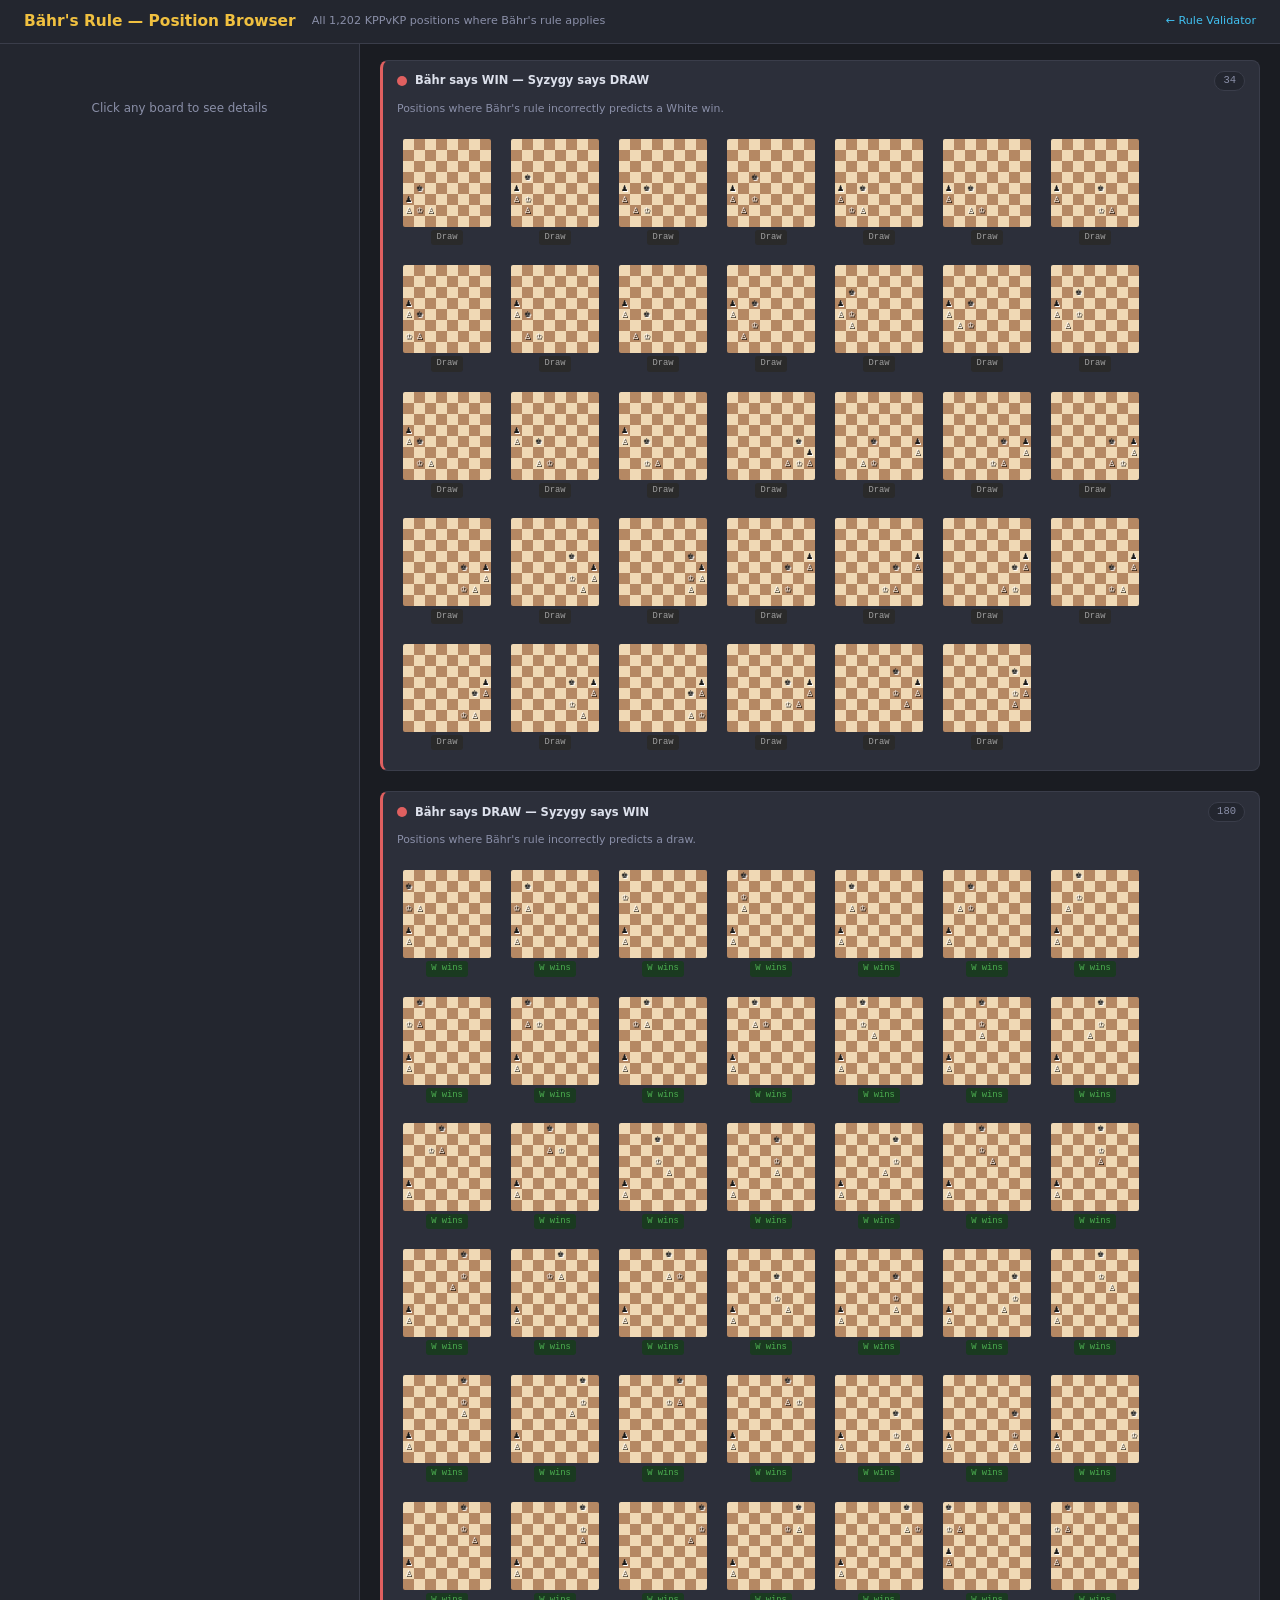
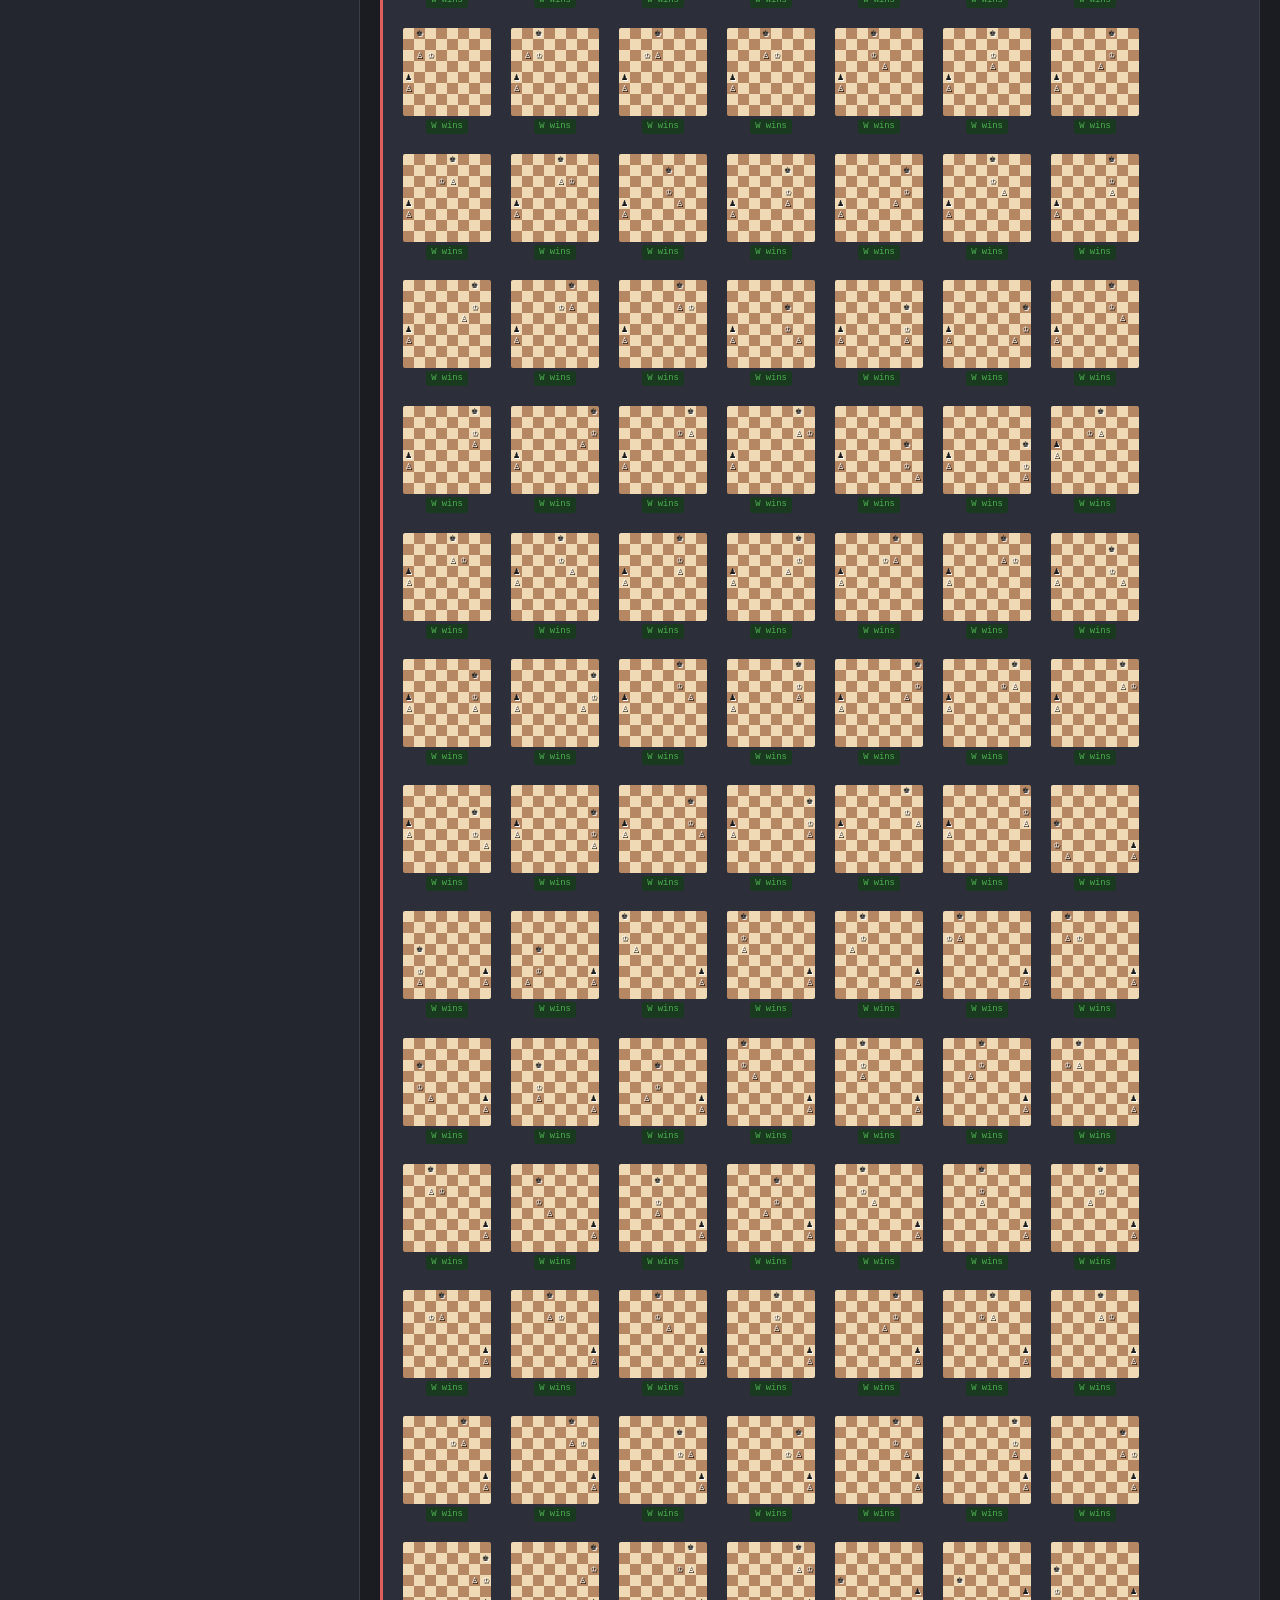
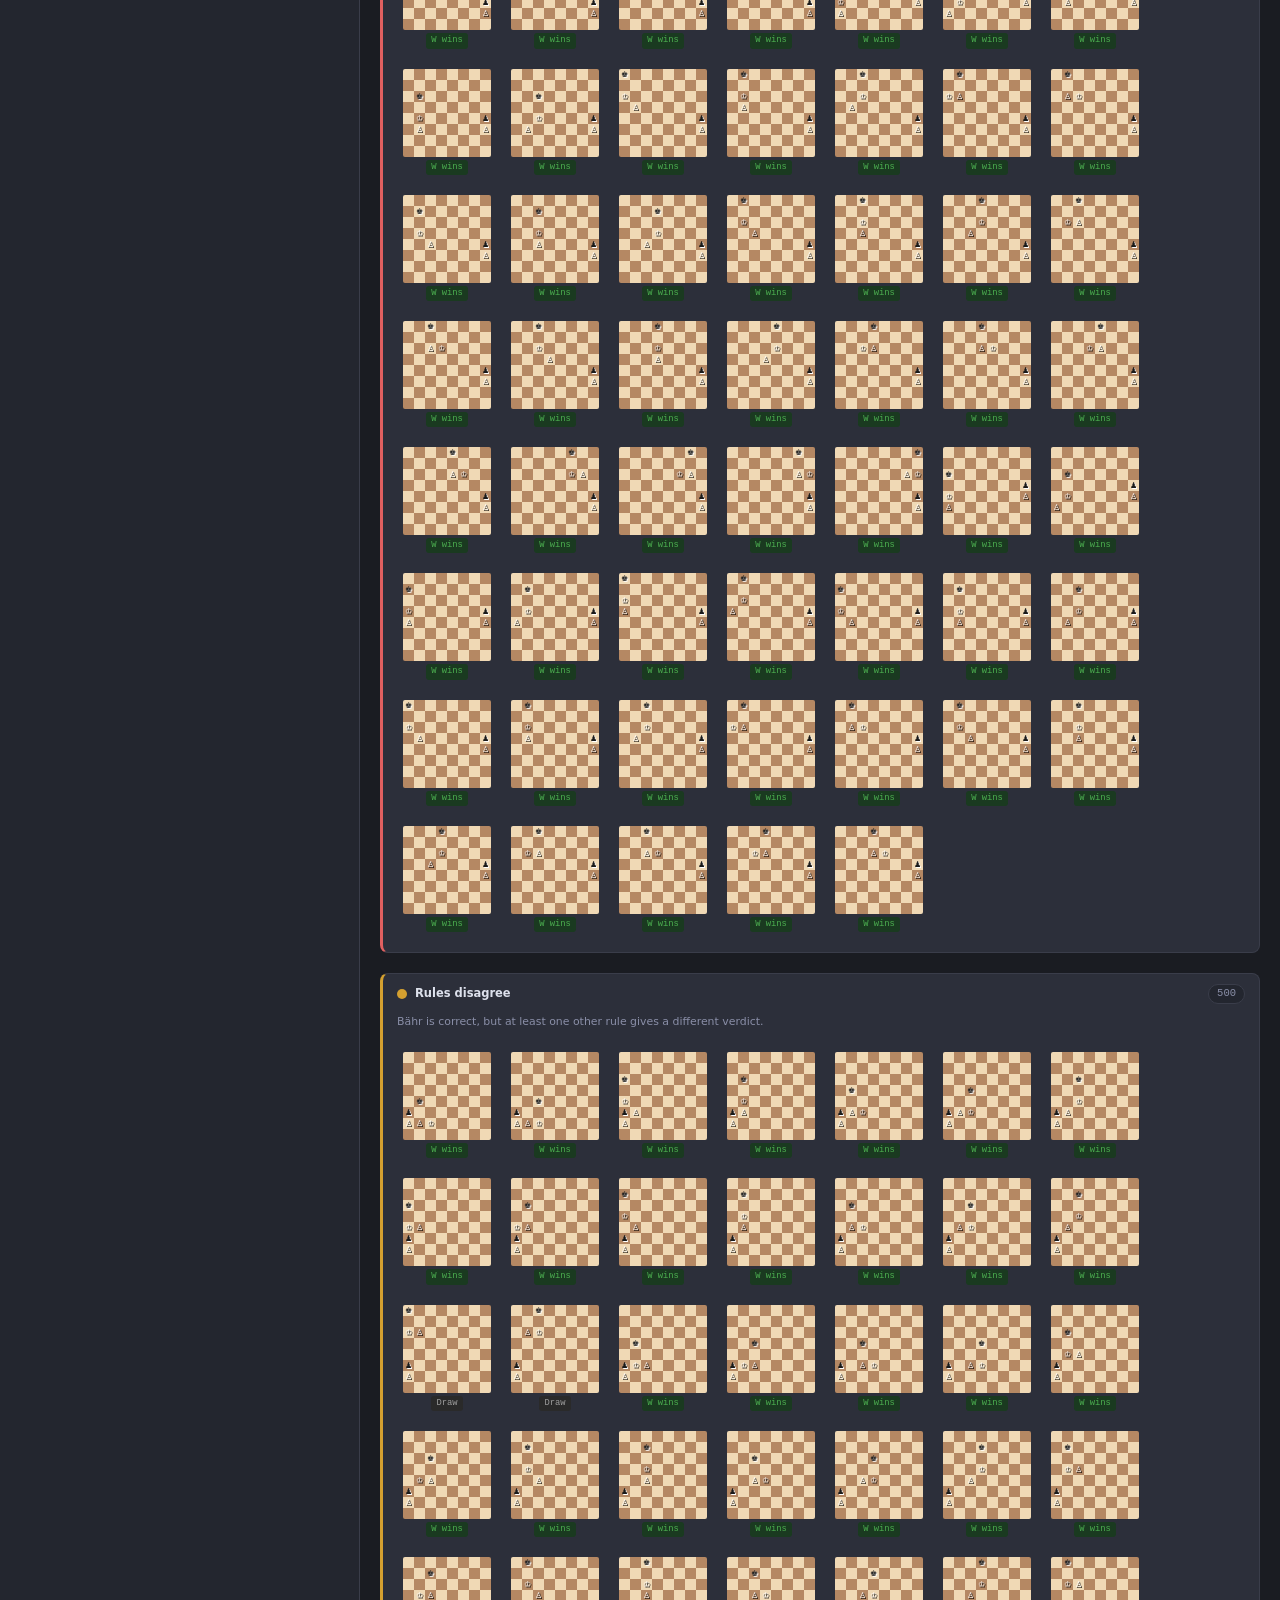
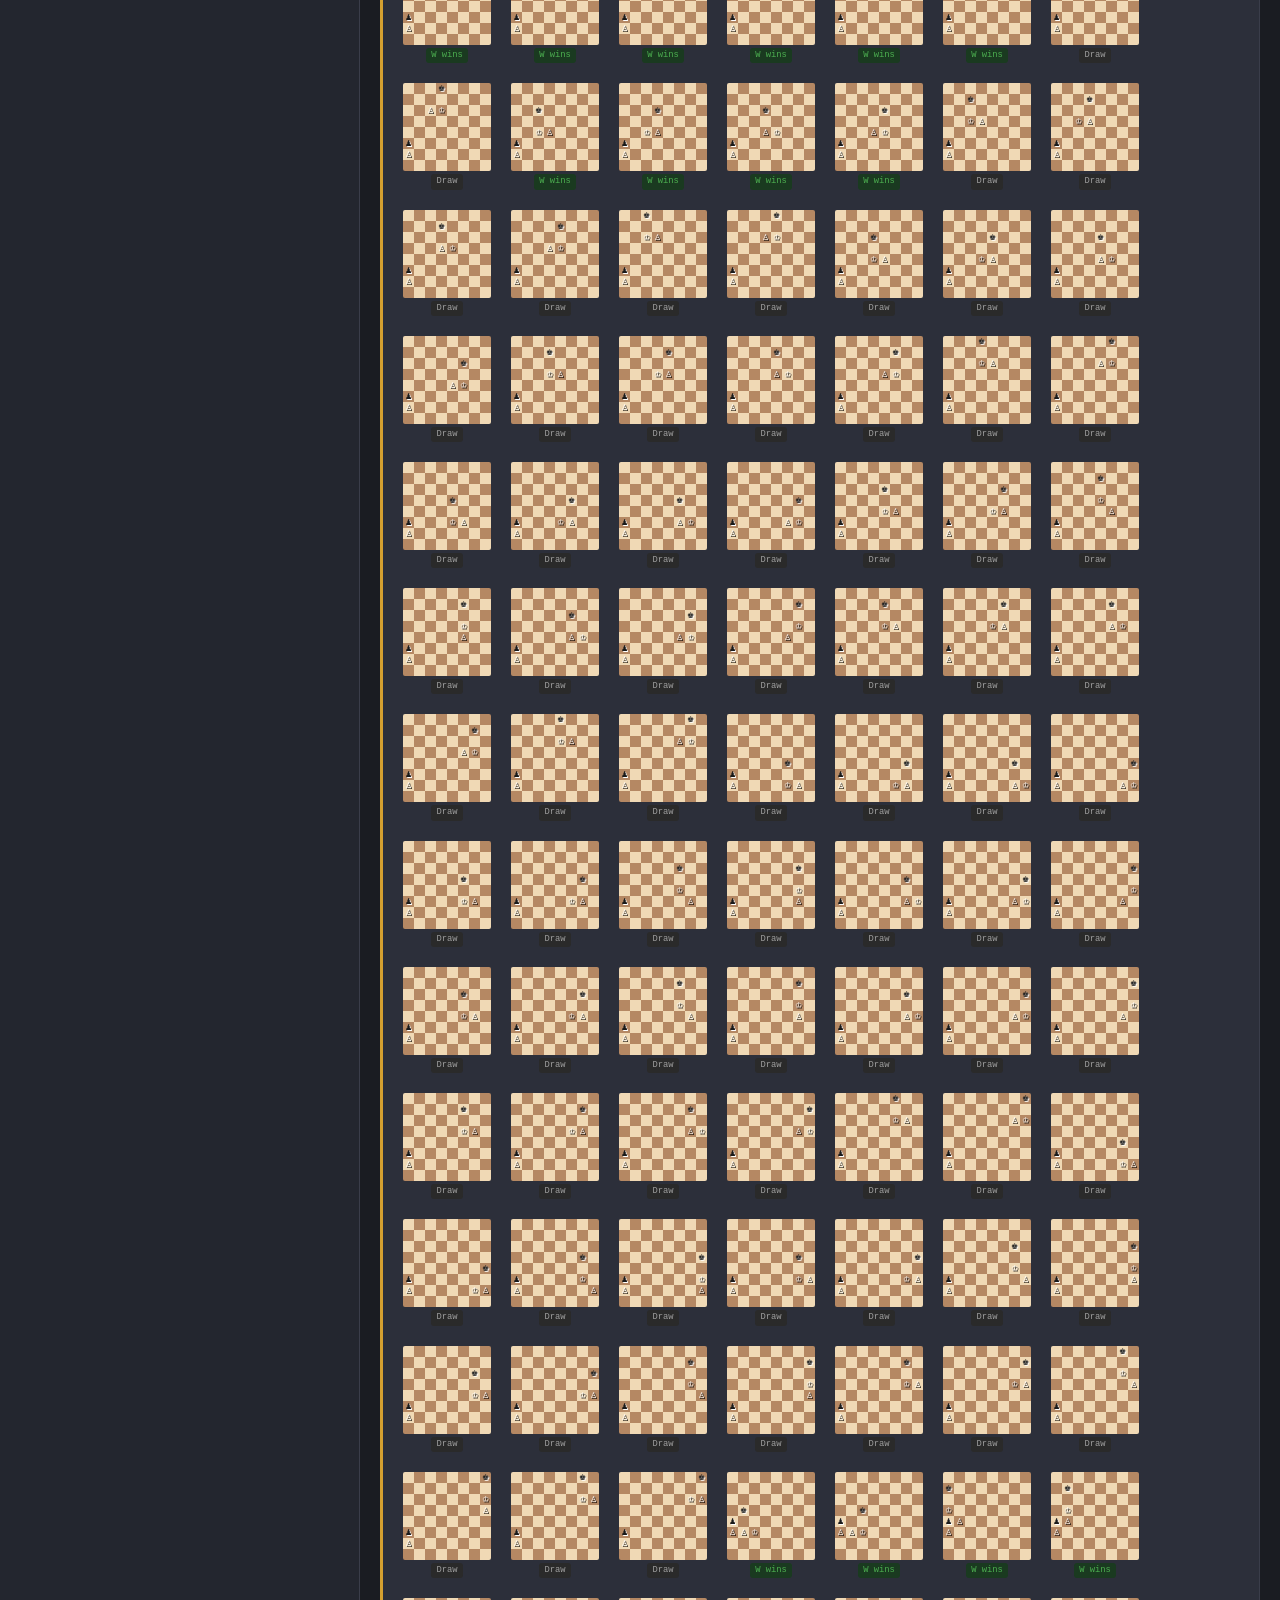
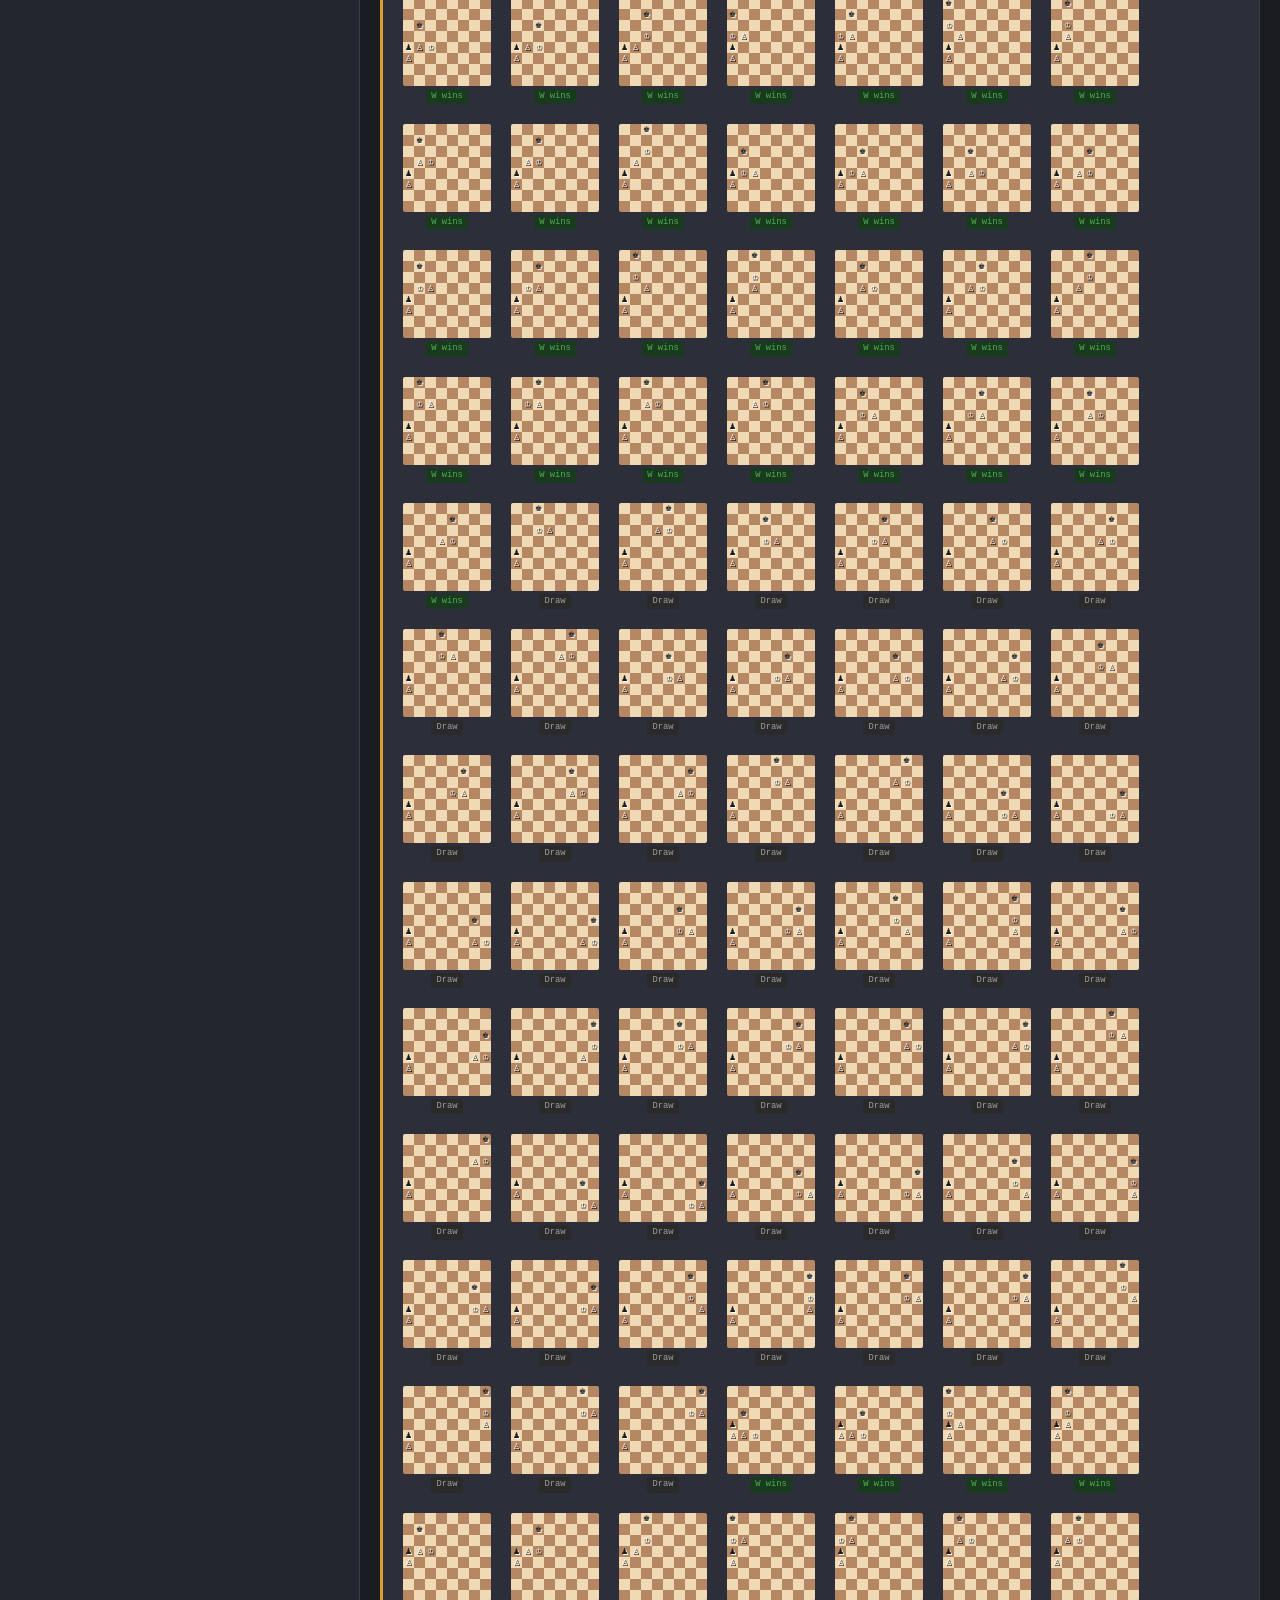
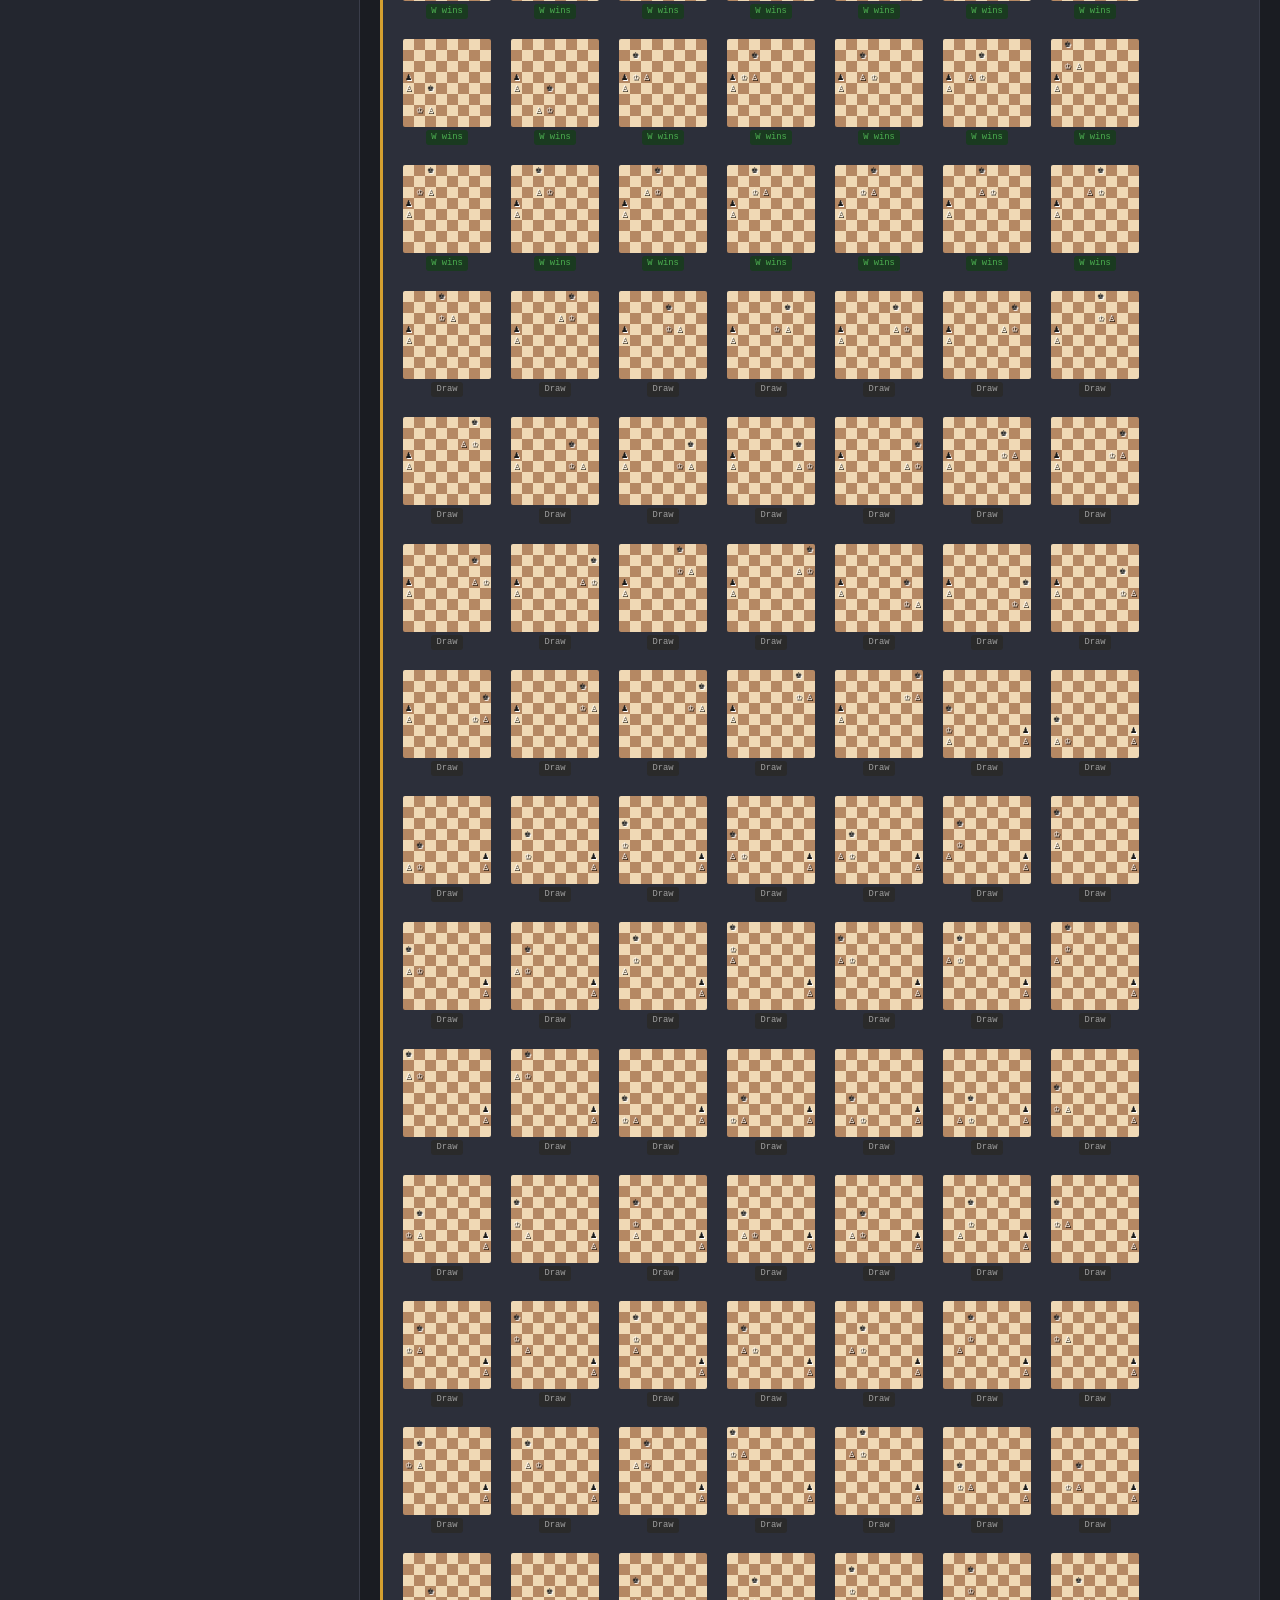
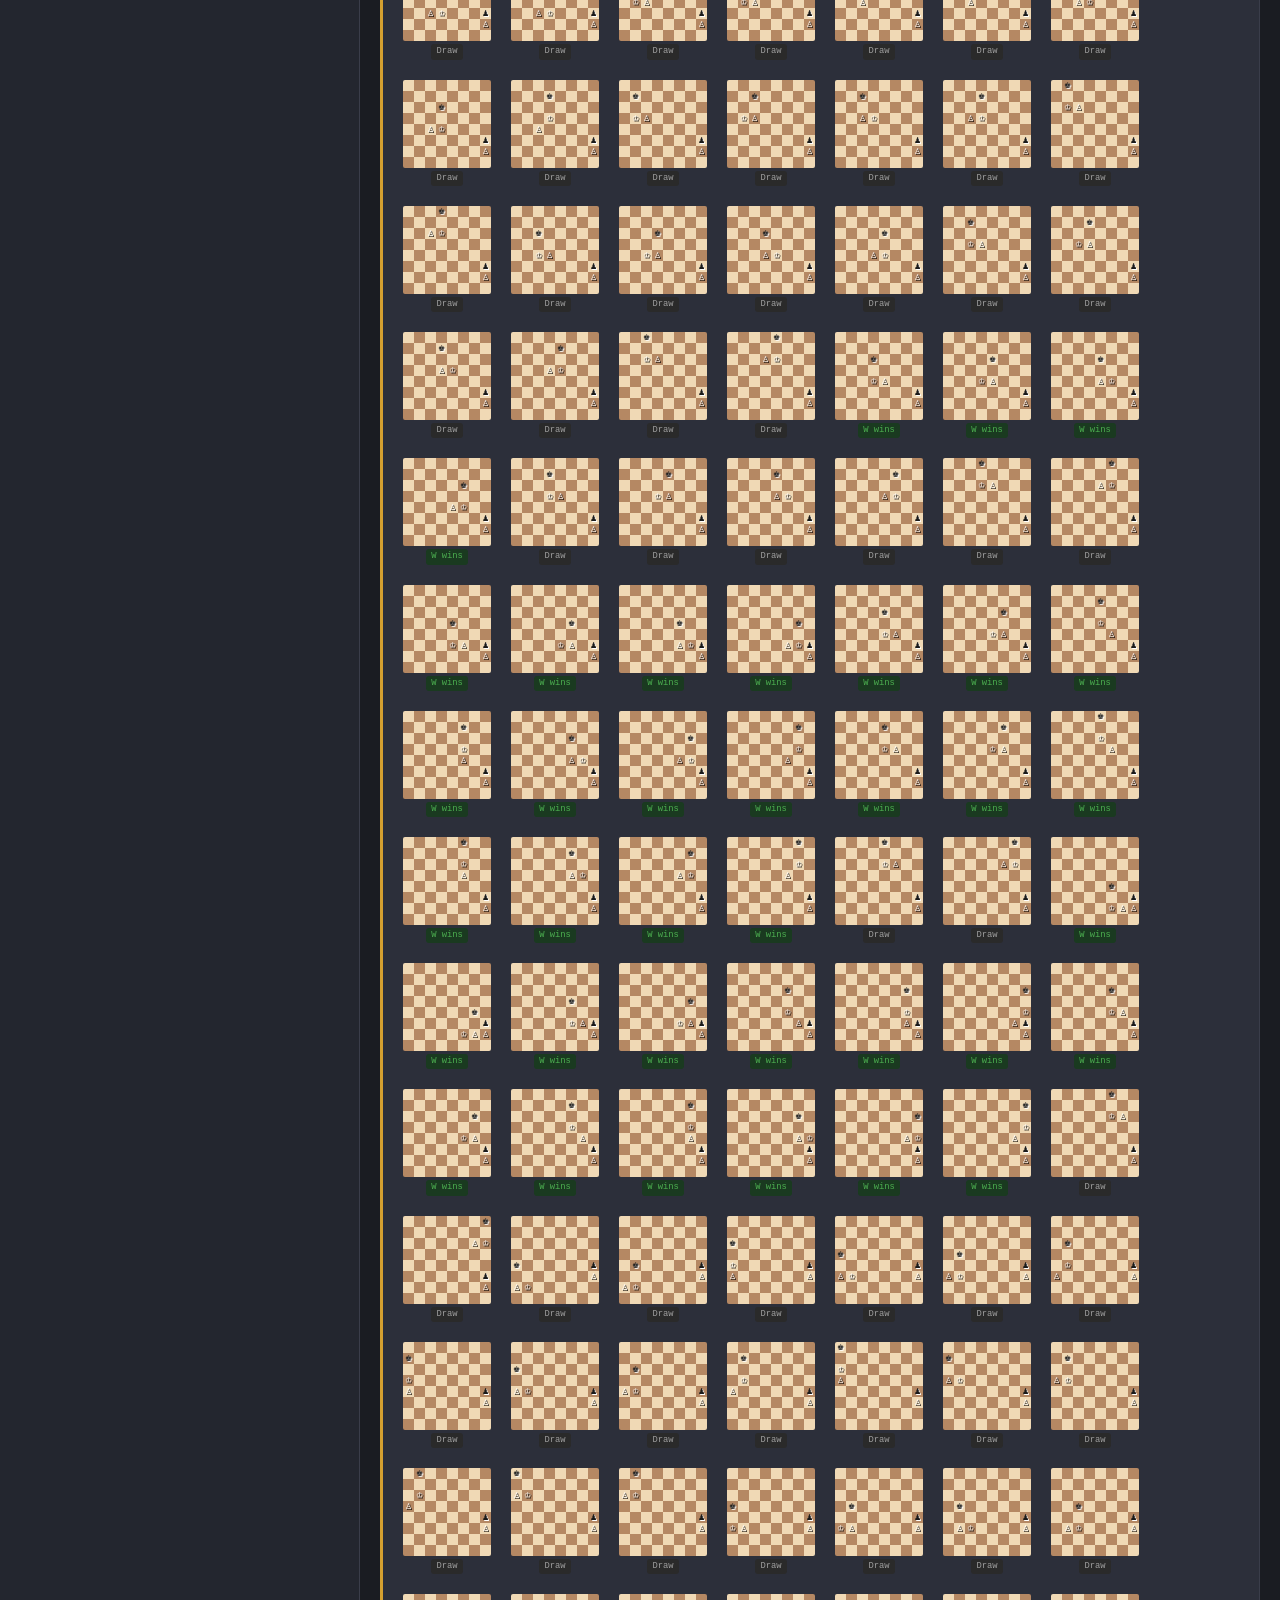
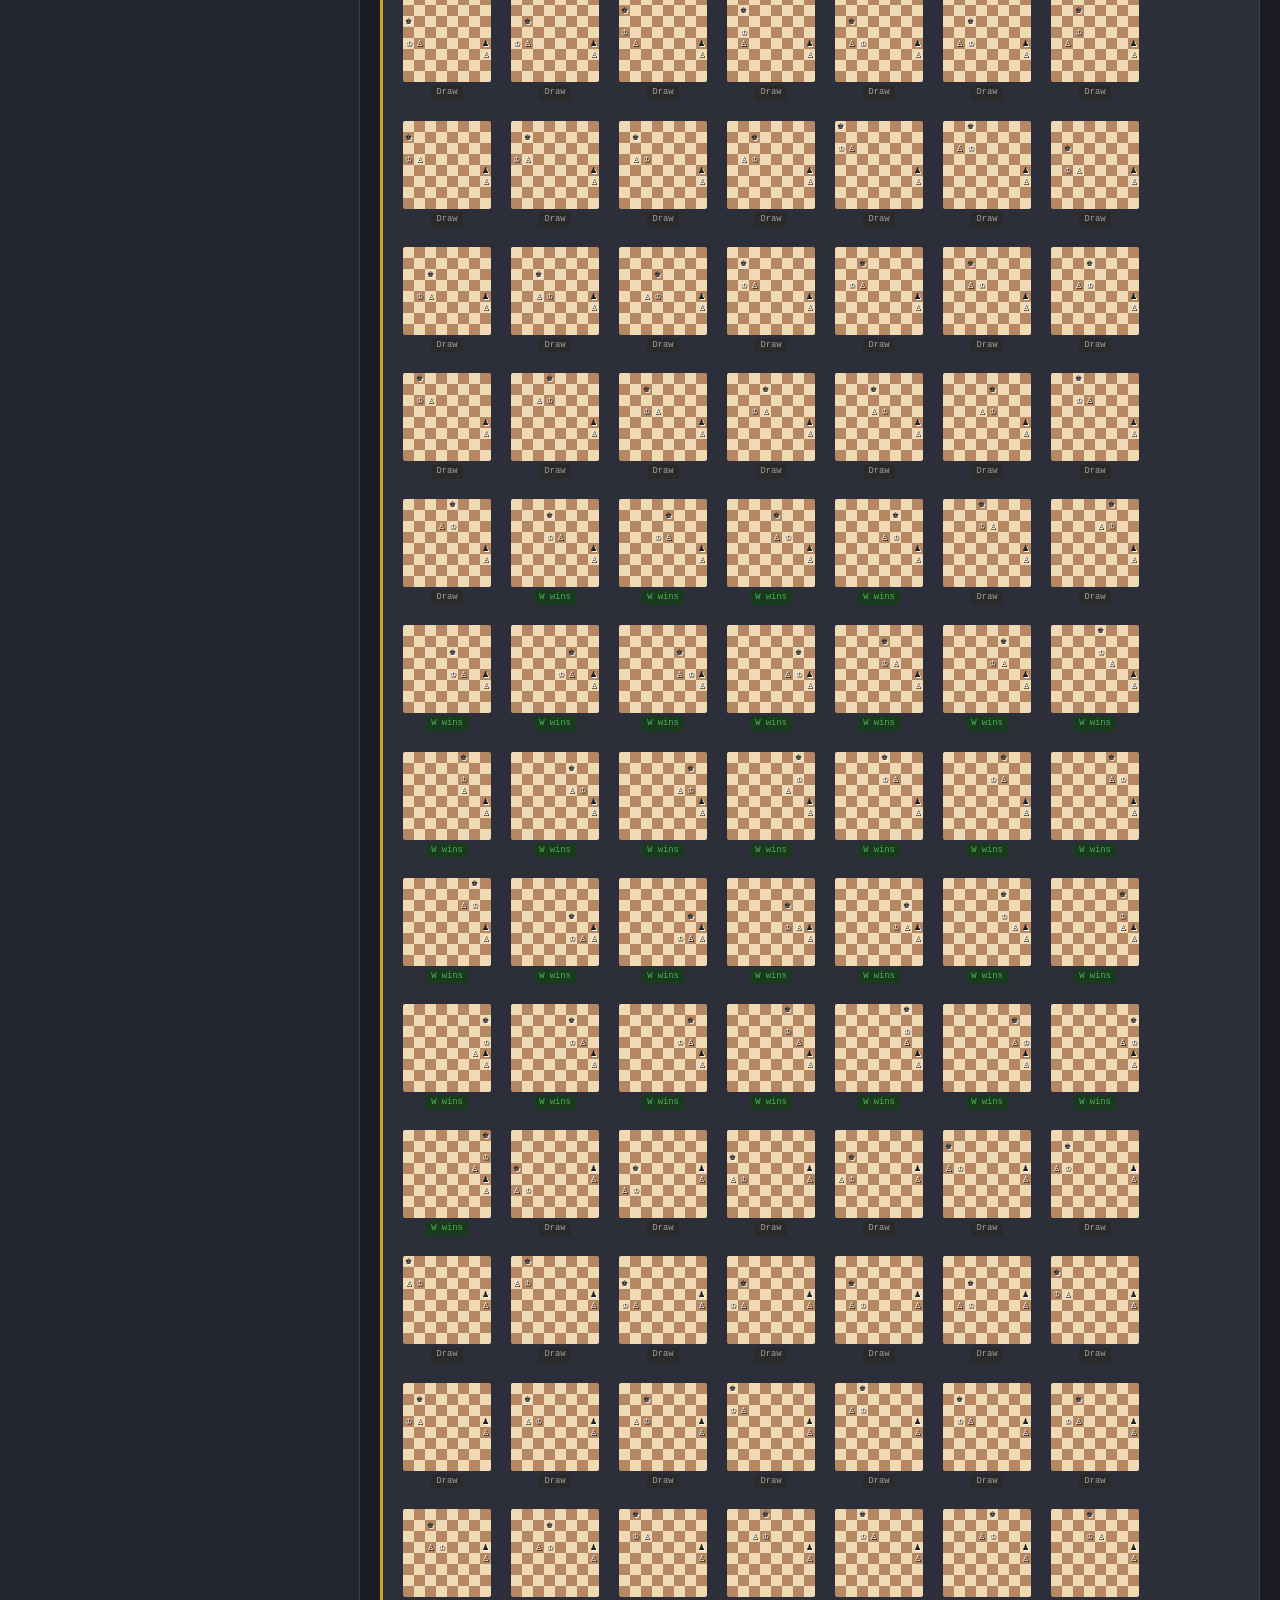
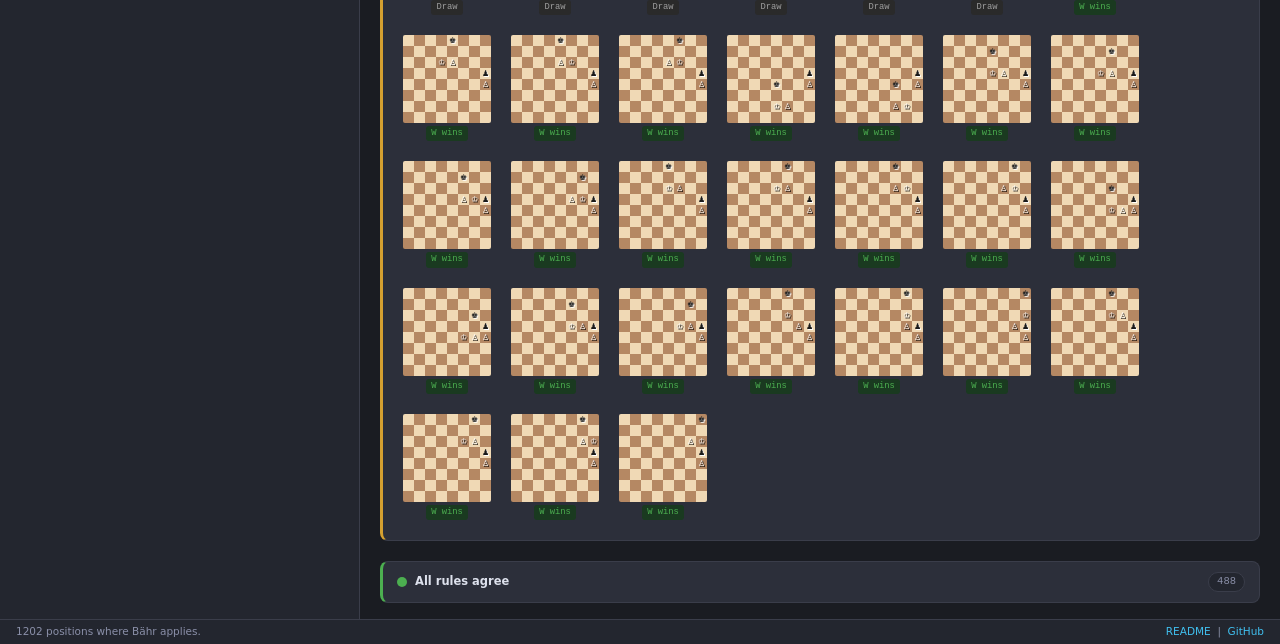
==== positions.html @ 4b671b36 "Add Bähr position browser page Lists all 1,202 Bähr-applicable KPPvKP positions as mini canvas board" ====
<!DOCTYPE html>
<html lang="en">
<head>
  <meta charset="UTF-8">
  <meta name="viewport" content="width=device-width, initial-scale=1">
  <title>Bähr's Rule — Position Browser</title>
  <link rel="stylesheet" href="css/style.css">
</head>
<body>
<div class="app-wrapper">

  <!-- ── Header ──────────────────────────────────────────────────────────── -->
  <header>
    <h1>Bähr's Rule — Position Browser</h1>
    <span class="subtitle">All 1,202 KPPvKP positions where Bähr's rule applies</span>
    <a class="header-nav-link" href="index.html">← Rule Validator</a>
  </header>

  <!-- ── Loading state ───────────────────────────────────────────────────── -->
  <div id="loading-overlay" class="pos-loading">
    <div class="pos-loading-inner">
      <div class="pos-spinner"></div>
      <div id="loading-msg">Loading Syzygy tablebase…</div>
    </div>
  </div>

  <!-- ── Main content ────────────────────────────────────────────────────── -->
  <div class="pos-layout" id="pos-layout" style="display:none">

    <!-- ── Detail panel (sticky left) ──────────────────────────────────── -->
    <div class="pos-detail-panel" id="detail-panel">
      <div id="detail-placeholder" class="pos-detail-placeholder">
        Click any board to see details
      </div>
      <div id="detail-content" style="display:none">
        <canvas id="detail-canvas" width="320" height="320"></canvas>
        <div id="detail-scores" class="pos-detail-scores"></div>
        <div class="pos-detail-fen-row">
          <span id="detail-fen" class="pos-detail-fen"></span>
          <button class="btn-secondary btn-small" id="detail-copy-btn" title="Copy FEN">⎘</button>
        </div>
        <div class="pos-detail-links">
          <a id="detail-lichess" href="#" target="_blank" rel="noopener">Analyse on Lichess ↗</a>
          <a id="detail-validator" href="#" target="_blank" rel="noopener">Open in Validator ↗</a>
        </div>
      </div>
    </div>

    <!-- ── Board grid (scrollable right) ────────────────────────────────── -->
    <div class="pos-grid-area" id="grid-area">
      <!-- Populated by positions.js -->
    </div>

  </div><!-- end pos-layout -->

  <!-- ── Footer ──────────────────────────────────────────────────────────── -->
  <footer>
    <span id="pos-status">Initialising…</span>
    <span>
      <a href="README.md" target="_blank">README</a> &nbsp;|&nbsp;
      <a href="https://github.com/" target="_blank">GitHub</a>
    </span>
  </footer>

</div><!-- end app-wrapper -->

<script type="module" src="js/positions.js"></script>
</body>
</html>
---- css/style.css ----
/* ── Reset / Base ─────────────────────────────────────────────────────────── */
*, *::before, *::after { box-sizing: border-box; margin: 0; padding: 0; }

:root {
  --bg:          #1a1c22;
  --surface:     #23262f;
  --surface2:    #2c2f3a;
  --border:      #3a3d4a;
  --text:        #dde1ec;
  --text-dim:    #8a8fa8;
  --accent:      #f0c040;
  --accent2:     #40c0f0;
  --win-color:   #4caf50;
  --draw-color:  #9e9e9e;
  --loss-color:  #f44336;
  --radius:      8px;
  --font-mono:   'Fira Code', 'Consolas', monospace;
  --font-sans:   'Segoe UI', 'Inter', system-ui, sans-serif;
  --board-size:  720px;
}

html, body {
  height: 100%;
  background: var(--bg);
  color: var(--text);
  font-family: var(--font-sans);
  font-size: 14px;
  line-height: 1.5;
}

a { color: var(--accent2); text-decoration: none; }
a:hover { text-decoration: underline; }

/* ── Layout ──────────────────────────────────────────────────────────────── */
.app-wrapper {
  display: flex;
  flex-direction: column;
  min-height: 100vh;
}

header {
  background: var(--surface);
  border-bottom: 1px solid var(--border);
  padding: 10px 24px;
  display: flex;
  align-items: center;
  gap: 16px;
}

header h1 {
  font-size: 1.1rem;
  font-weight: 600;
  color: var(--accent);
}

header .subtitle {
  font-size: 0.8rem;
  color: var(--text-dim);
}

.main-content {
  display: flex;
  flex: 1;
  gap: 0;
  overflow: hidden;
}

/* ── Board panel ─────────────────────────────────────────────────────────── */
.board-panel {
  display: flex;
  flex-direction: column;
  align-items: center;
  padding: 24px;
  gap: 12px;
  flex-shrink: 0;
}

#board {
  width:  var(--board-size);
  height: var(--board-size);
  /* cm-chessboard fills 100% of this container */
}

.board-controls {
  display: flex;
  gap: 8px;
  align-items: center;
}

/* ── Controls panel ──────────────────────────────────────────────────────── */
.controls-panel {
  flex: 1;
  overflow-y: auto;
  padding: 16px 20px;
  background: var(--surface);
  border-left: 1px solid var(--border);
  display: flex;
  flex-direction: column;
  gap: 16px;
  min-width: 300px;
  max-width: 440px;
}

/* ── Section cards ───────────────────────────────────────────────────────── */
.card {
  background: var(--surface2);
  border: 1px solid var(--border);
  border-radius: var(--radius);
  padding: 12px 14px;
}

.card h3 {
  font-size: 0.78rem;
  text-transform: uppercase;
  letter-spacing: 0.08em;
  color: var(--text-dim);
  margin-bottom: 8px;
  font-weight: 600;
}

/* ── Rule toggles ────────────────────────────────────────────────────────── */
.rule-toggles {
  display: flex;
  flex-direction: column;
  gap: 4px;
  margin-bottom: 6px;
}

.rule-toggle {
  display: block;
  width: 100%;
  padding: 6px 10px 6px 12px;
  background: var(--bg);
  color: var(--text-dim);
  border: 1px solid var(--border);
  border-left: 3px solid var(--rule-color, var(--border));
  border-radius: 4px;
  font-size: 0.84rem;
  font-family: inherit;
  text-align: left;
  cursor: pointer;
  opacity: 0.45;
  transition: opacity 0.12s, background 0.12s, color 0.12s;
}

.rule-toggle.rule-toggle-active {
  opacity: 1;
  background: var(--surface);
  color: var(--text);
}

.rule-toggle:not(.rule-toggle-active):hover { opacity: 0.75; }
.rule-toggle.rule-toggle-active:hover       { opacity: 0.9;  }

/* ── Rule descriptions ───────────────────────────────────────────────────── */
#rule-description { margin-top: 4px; }

.rule-detail {
  border-left: 2px solid var(--rule-color, var(--border));
  padding-left: 8px;
  margin-top: 8px;
}

.rule-detail + .rule-detail { margin-top: 10px; }

summary.rule-summary {
  color: var(--rule-color, var(--text));
  cursor: pointer;
  font-size: 0.82rem;
  font-weight: 600;
  list-style: none;
  padding: 2px 0;
  user-select: none;
  display: flex;
  align-items: center;
  gap: 5px;
}

summary.rule-summary::-webkit-details-marker { display: none; }

summary.rule-summary::before {
  content: '▶';
  font-size: 0.58em;
  opacity: 0.7;
  transition: transform 0.12s;
  flex-shrink: 0;
}

details.rule-detail[open] summary.rule-summary::before {
  transform: rotate(90deg);
}

.rule-desc-content {
  font-size: 0.79rem;
  color: var(--text-dim);
  margin-top: 5px;
  line-height: 1.55;
}

.rule-desc-content p   { margin-bottom: 5px; }
.rule-desc-content ul  { padding-left: 16px; }
.rule-desc-content table { border-collapse: collapse; margin: 4px 0; }
.rule-desc-content td, .rule-desc-content th {
  border: 1px solid var(--border); padding: 2px 6px;
}

/* ── Rule score rows ─────────────────────────────────────────────────────── */
.rule-score-list {
  display: flex;
  flex-direction: column;
  margin-bottom: 2px;
}

.rule-score-row {
  display: flex;
  align-items: center;
  gap: 7px;
  padding: 4px 0;
  border-bottom: 1px solid var(--surface);
  font-size: 0.84rem;
}

.rule-score-row:last-child { border-bottom: none; }

.rule-score-dot {
  width: 8px;
  height: 8px;
  border-radius: 50%;
  flex-shrink: 0;
}

.rule-score-name {
  min-width: 80px;
  font-size: 0.78rem;
  color: var(--text-dim);
  flex-shrink: 0;
}

.rule-score-detail {
  font-size: 0.72rem;
  color: var(--text-dim);
}

.rule-score-verdict {
  font-size: 0.75rem;
  margin-left: auto;
}

.rule-score-verdict.agree    { color: var(--win-color);  }
.rule-score-verdict.disagree { color: var(--loss-color); }

.rule-na {
  font-size: 0.75rem;
  color: var(--text-dim);
  font-style: italic;
}

.syzygy-score-row {
  font-size: 0.84rem;
  padding-top: 6px;
  margin-top: 4px;
  border-top: 1px solid var(--border);
  color: var(--text-dim);
}

/* ── Score/prediction display ────────────────────────────────────────────── */
#score-display {
  font-size: 0.85rem;
  padding: 4px 0;
}

#score-display .win  { color: var(--win-color); }
#score-display .draw { color: var(--draw-color); }
#score-display .loss { color: var(--loss-color); }

/* ── Validity badge ──────────────────────────────────────────────────────── */
.badge {
  display: inline-block;
  padding: 3px 8px;
  border-radius: 20px;
  font-size: 0.75rem;
  font-weight: 600;
}

.badge-valid   { background: #1e3a2a; color: var(--win-color);  border: 1px solid var(--win-color); }
.badge-invalid { background: #3a1e1e; color: var(--loss-color); border: 1px solid var(--loss-color); }

/* ── FEN display ─────────────────────────────────────────────────────────── */
.fen-row {
  display: flex;
  gap: 6px;
  align-items: center;
  flex-wrap: wrap;
}

#fen-display {
  font-family: var(--font-mono);
  font-size: 0.72rem;
  color: var(--text-dim);
  word-break: break-all;
  flex: 1;
}

#fen-input {
  width: 100%;
  background: var(--bg);
  color: var(--text);
  border: 1px solid var(--border);
  border-radius: 4px;
  padding: 5px 8px;
  font-family: var(--font-mono);
  font-size: 0.78rem;
  margin-top: 4px;
}

/* ── Buttons ─────────────────────────────────────────────────────────────── */
button {
  cursor: pointer;
  border: none;
  border-radius: 4px;
  padding: 5px 10px;
  font-size: 0.8rem;
  font-family: inherit;
  transition: opacity 0.15s;
}

button:hover  { opacity: 0.85; }
button:active { opacity: 0.7; }
button:disabled { opacity: 0.4; cursor: default; }

.btn-primary {
  background: var(--accent);
  color: #1a1c22;
  font-weight: 600;
}

.btn-secondary {
  background: var(--surface2);
  color: var(--text);
  border: 1px solid var(--border);
}

.btn-small {
  padding: 3px 8px;
  font-size: 0.72rem;
}

/* ── Syzygy result ───────────────────────────────────────────────────────── */
.syzygy-result {
  font-size: 0.82rem;
  padding: 6px 8px;
  border-radius: 4px;
  border: 1px solid var(--border);
  margin-top: 6px;
  background: var(--bg);
  white-space: pre-wrap;
  word-break: break-word;
  min-height: 24px;
}

.syzygy-win  { border-color: var(--win-color);  color: var(--win-color);  }
.syzygy-draw { border-color: var(--draw-color); color: var(--draw-color); }
.syzygy-loss { border-color: var(--loss-color); color: var(--loss-color); }

/* ── Heatmap legend ──────────────────────────────────────────────────────── */
.heatmap-legend { font-size: 0.78rem; color: var(--text-dim); }
.legend-title   { font-weight: 600; margin-bottom: 6px; color: var(--text); }
.legend-row     { display: flex; align-items: center; gap: 6px; margin-bottom: 3px; }
.legend-stripe  {
  display: inline-block;
  width: 28px; height: 8px;
  border-radius: 2px;
  flex-shrink: 0;
}
.heatmap-legend hr { border-color: var(--border); margin: 6px 0; }

/* ── Status bar ──────────────────────────────────────────────────────────── */
footer {
  background: var(--surface);
  border-top: 1px solid var(--border);
  padding: 4px 16px;
  font-size: 0.75rem;
  color: var(--text-dim);
  display: flex;
  justify-content: space-between;
}

#status-bar { flex: 1; }

/* ── Heatmap toggle ──────────────────────────────────────────────────────── */
.toggle-row {
  display: flex;
  align-items: center;
  gap: 8px;
  font-size: 0.82rem;
}

/* ── cm-chessboard overrides ─────────────────────────────────────────────── */
/* v8 uses .square.white / .square.black (not .light / .dark) */
.cm-chessboard.default .board .square.white { fill: #f0d9b5; }
.cm-chessboard.default .board .square.black { fill: #b58863; }

/* ── Piece Palette ───────────────────────────────────────────────────────── */
#piece-palette {
  display: flex;
  flex-direction: column;
  align-items: center;
  gap: 4px;
  width: var(--board-size);
}

.palette-pieces {
  display: flex;
  gap: 16px;
  align-items: center;
  justify-content: center;
  background: var(--surface2);
  border: 1px solid var(--border);
  border-radius: var(--radius);
  padding: 8px 20px;
  width: 100%;
}

.palette-piece {
  display: flex;
  flex-direction: column;
  align-items: center;
  gap: 3px;
  cursor: grab;
  padding: 5px;
  border-radius: 6px;
  border: 2px solid transparent;
  transition: border-color 0.12s;
  user-select: none;
  touch-action: none;
}

.palette-piece:not(.palette-piece-disabled):hover {
  border-color: var(--accent);
}

.palette-piece:not(.palette-piece-disabled):active {
  cursor: grabbing;
}

.palette-piece.palette-piece-disabled {
  opacity: 0.3;
  cursor: not-allowed;
}

.palette-piece-bg {
  width: 58px;
  height: 58px;
  background: #f0d9b5;
  border-radius: 4px;
  display: flex;
  align-items: center;
  justify-content: center;
}

.palette-piece-bg svg {
  width: 54px;
  height: 54px;
  pointer-events: none;
  display: block;
}

.palette-count {
  font-size: 0.65rem;
  color: var(--text-dim);
  font-family: var(--font-mono);
  line-height: 1;
}

.palette-hint {
  font-size: 0.7rem;
  color: var(--text-dim);
  text-align: center;
}

/* Floating ghost during palette drag */
#palette-drag-ghost {
  position: fixed;
  width: 64px;
  height: 64px;
  background: #f0d9b5;
  border-radius: 4px;
  pointer-events: none;
  z-index: 9999;
  transform: translate(-50%, -50%);
  opacity: 0.9;
  display: flex;
  align-items: center;
  justify-content: center;
}

#palette-drag-ghost svg {
  width: 58px;
  height: 58px;
  pointer-events: none;
}

/* ── Responsive ──────────────────────────────────────────────────────────── */
@media (max-width: 820px) {
  .main-content { flex-direction: column; }
  .controls-panel { max-width: 100%; border-left: none; border-top: 1px solid var(--border); }
  :root { --board-size: min(90vw, 630px); }
}

/* ── Header nav link ─────────────────────────────────────────────────────── */
.header-nav-link {
  margin-left: auto;
  font-size: 0.8rem;
  color: var(--accent2);
  white-space: nowrap;
}

/* ── Positions page layout ───────────────────────────────────────────────── */
.pos-layout {
  display: flex;
  flex: 1;
  overflow: hidden;
}

/* ── Detail panel (left, sticky) ─────────────────────────────────────────── */
.pos-detail-panel {
  width: 360px;
  flex-shrink: 0;
  background: var(--surface);
  border-right: 1px solid var(--border);
  overflow-y: auto;
  padding: 16px;
  display: flex;
  flex-direction: column;
  gap: 10px;
}

.pos-detail-placeholder {
  color: var(--text-dim);
  font-size: 0.85rem;
  padding: 40px 0;
  text-align: center;
}

#detail-canvas {
  border-radius: 4px;
  display: block;
  width: 100%;
  height: auto;
  max-width: 320px;
}

.pos-detail-coords {}

.pos-coord-row {
  display: flex;
  flex-wrap: wrap;
  gap: 4px;
  margin-top: 6px;
}

.pos-coord-chip {
  background: var(--surface2);
  border: 1px solid var(--border);
  border-radius: 4px;
  padding: 2px 6px;
  font-size: 0.72rem;
  font-family: var(--font-mono);
  color: var(--text-dim);
}

.pos-detail-scores {
  margin-top: 4px;
}

.pos-detail-fen-row {
  display: flex;
  align-items: center;
  gap: 6px;
  margin-top: 4px;
}

.pos-detail-fen {
  font-size: 0.72rem;
  font-family: var(--font-mono);
  color: var(--text-dim);
  word-break: break-all;
  flex: 1;
}

.pos-detail-links {
  display: flex;
  flex-direction: column;
  gap: 4px;
  font-size: 0.8rem;
}

/* ── Grid area (right, scrollable) ──────────────────────────────────────── */
.pos-grid-area {
  flex: 1;
  overflow-y: auto;
  padding: 16px 20px;
  display: flex;
  flex-direction: column;
  gap: 20px;
}

/* ── Section (details/summary) ───────────────────────────────────────────── */
.pos-section {
  background: var(--surface2);
  border: 1px solid var(--border);
  border-radius: var(--radius);
  border-left: 3px solid var(--section-color, var(--border));
}

.pos-section-summary {
  display: flex;
  align-items: center;
  gap: 8px;
  padding: 10px 14px;
  cursor: pointer;
  user-select: none;
  list-style: none;
}

.pos-section-summary::-webkit-details-marker { display: none; }

.pos-section-dot {
  width: 10px;
  height: 10px;
  border-radius: 50%;
  flex-shrink: 0;
}

.pos-section-title {
  font-size: 0.82rem;
  font-weight: 600;
  color: var(--text);
  flex: 1;
}

.pos-section-count {
  font-size: 0.75rem;
  background: var(--surface);
  border: 1px solid var(--border);
  border-radius: 10px;
  padding: 1px 8px;
  color: var(--text-dim);
  font-family: var(--font-mono);
}

.pos-section-desc {
  font-size: 0.78rem;
  color: var(--text-dim);
  padding: 0 14px 8px;
  margin: 0;
}

/* ── Mini board grid ─────────────────────────────────────────────────────── */
.pos-mini-grid {
  display: flex;
  flex-wrap: wrap;
  gap: 8px;
  padding: 8px 14px 14px;
}

.pos-mini-wrapper {
  display: flex;
  flex-direction: column;
  align-items: center;
  gap: 3px;
  cursor: pointer;
  border-radius: 5px;
  padding: 4px;
  border: 2px solid transparent;
  transition: border-color 0.12s, background 0.12s;
}

.pos-mini-wrapper:hover {
  background: var(--surface);
  border-color: var(--border-color, var(--border));
}

.pos-mini-wrapper.pos-mini-selected {
  border-color: var(--accent2);
  background: var(--surface);
}

.pos-mini-canvas {
  display: block;
  border-radius: 2px;
}

.pos-mini-badge {
  font-size: 0.63rem;
  font-family: var(--font-mono);
  padding: 1px 5px;
  border-radius: 3px;
}

.pos-mini-badge.badge-win  { background: #1a3a20; color: #4caf50; }
.pos-mini-badge.badge-draw { background: #2a2a2a; color: #9e9e9e; }
.pos-mini-badge.badge-loss { background: #3a1a1a; color: #f44336; }

/* ── Loading overlay ─────────────────────────────────────────────────────── */
.pos-loading {
  display: flex;
  flex: 1;
  align-items: center;
  justify-content: center;
}

.pos-loading-inner {
  display: flex;
  flex-direction: column;
  align-items: center;
  gap: 16px;
  color: var(--text-dim);
  font-size: 0.9rem;
}

.pos-spinner {
  width: 32px;
  height: 32px;
  border: 3px solid var(--border);
  border-top-color: var(--accent2);
  border-radius: 50%;
  animation: spin 0.8s linear infinite;
}

@keyframes spin { to { transform: rotate(360deg); } }

/* ── Positions page responsive ───────────────────────────────────────────── */
@media (max-width: 860px) {
  .pos-layout { flex-direction: column; }
  .pos-detail-panel {
    width: 100%;
    border-right: none;
    border-bottom: 1px solid var(--border);
    max-height: 420px;
  }
  #detail-canvas { max-width: 240px; }
}
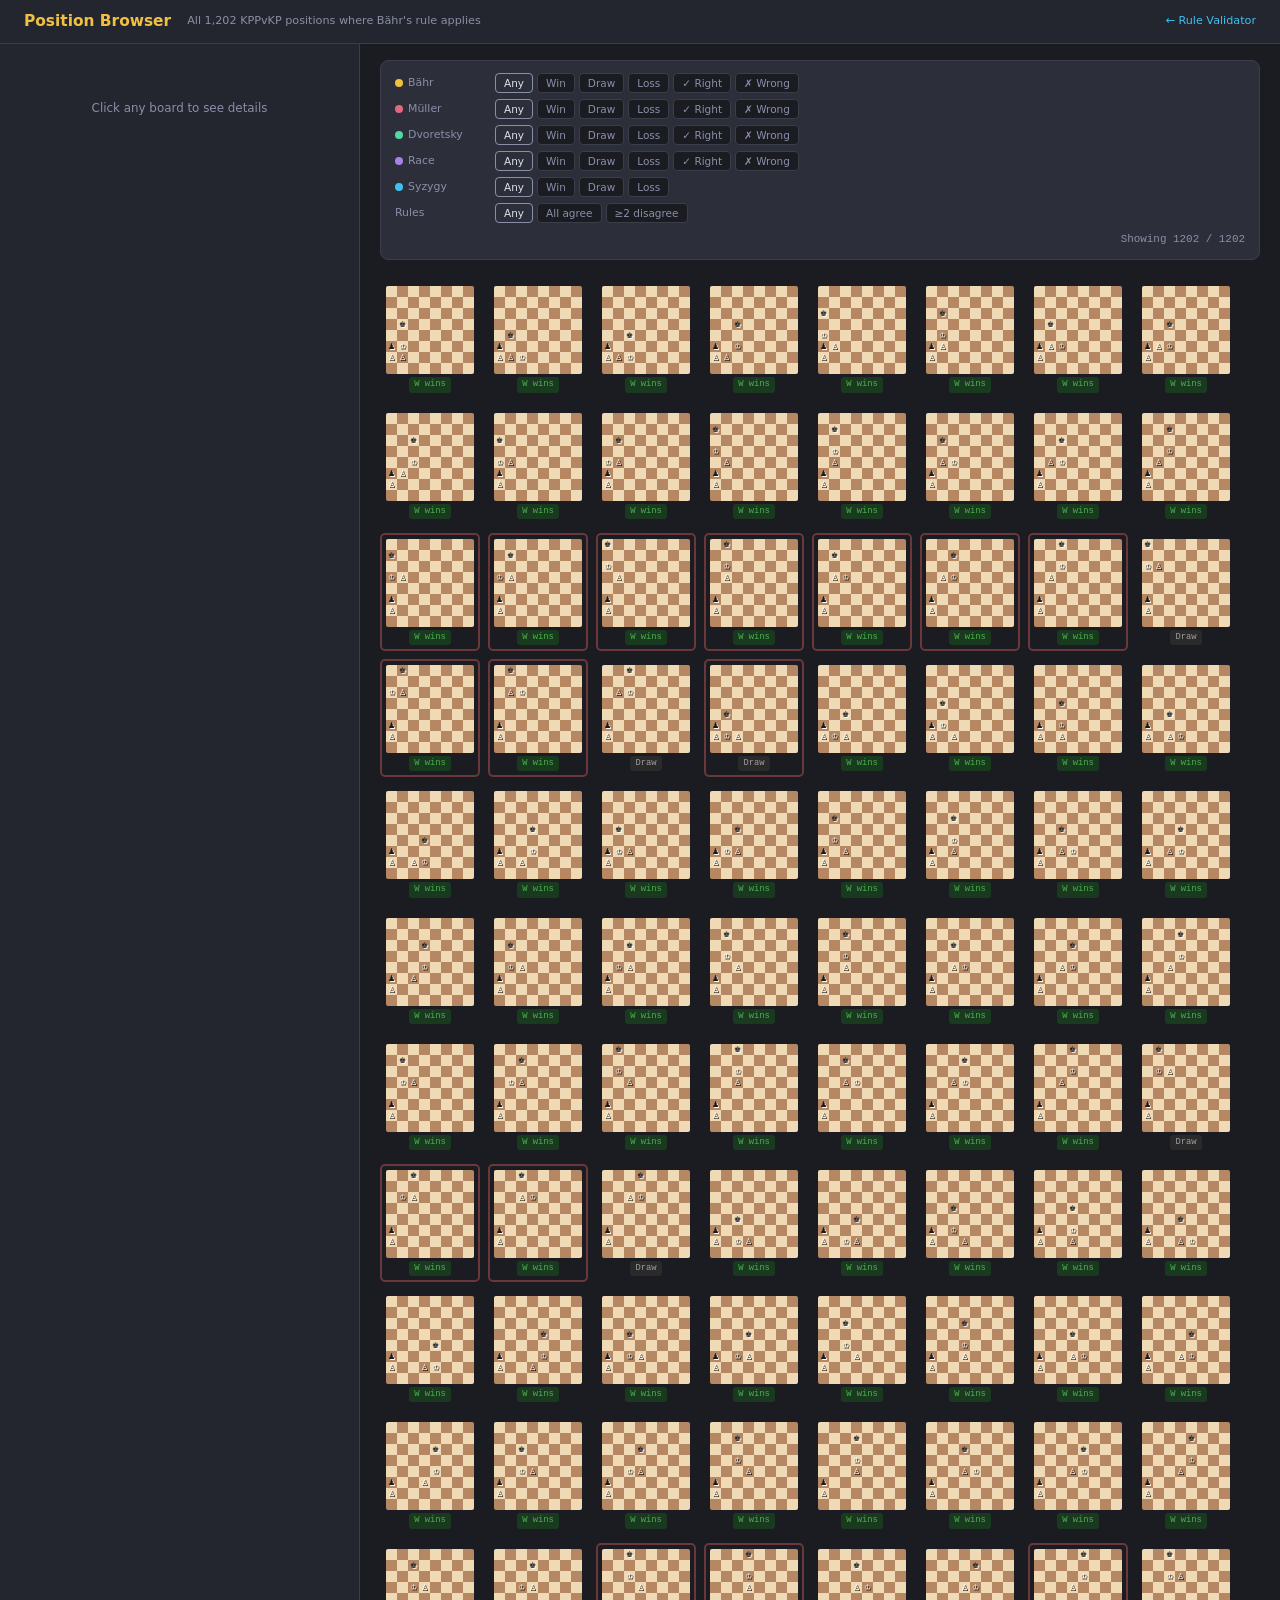
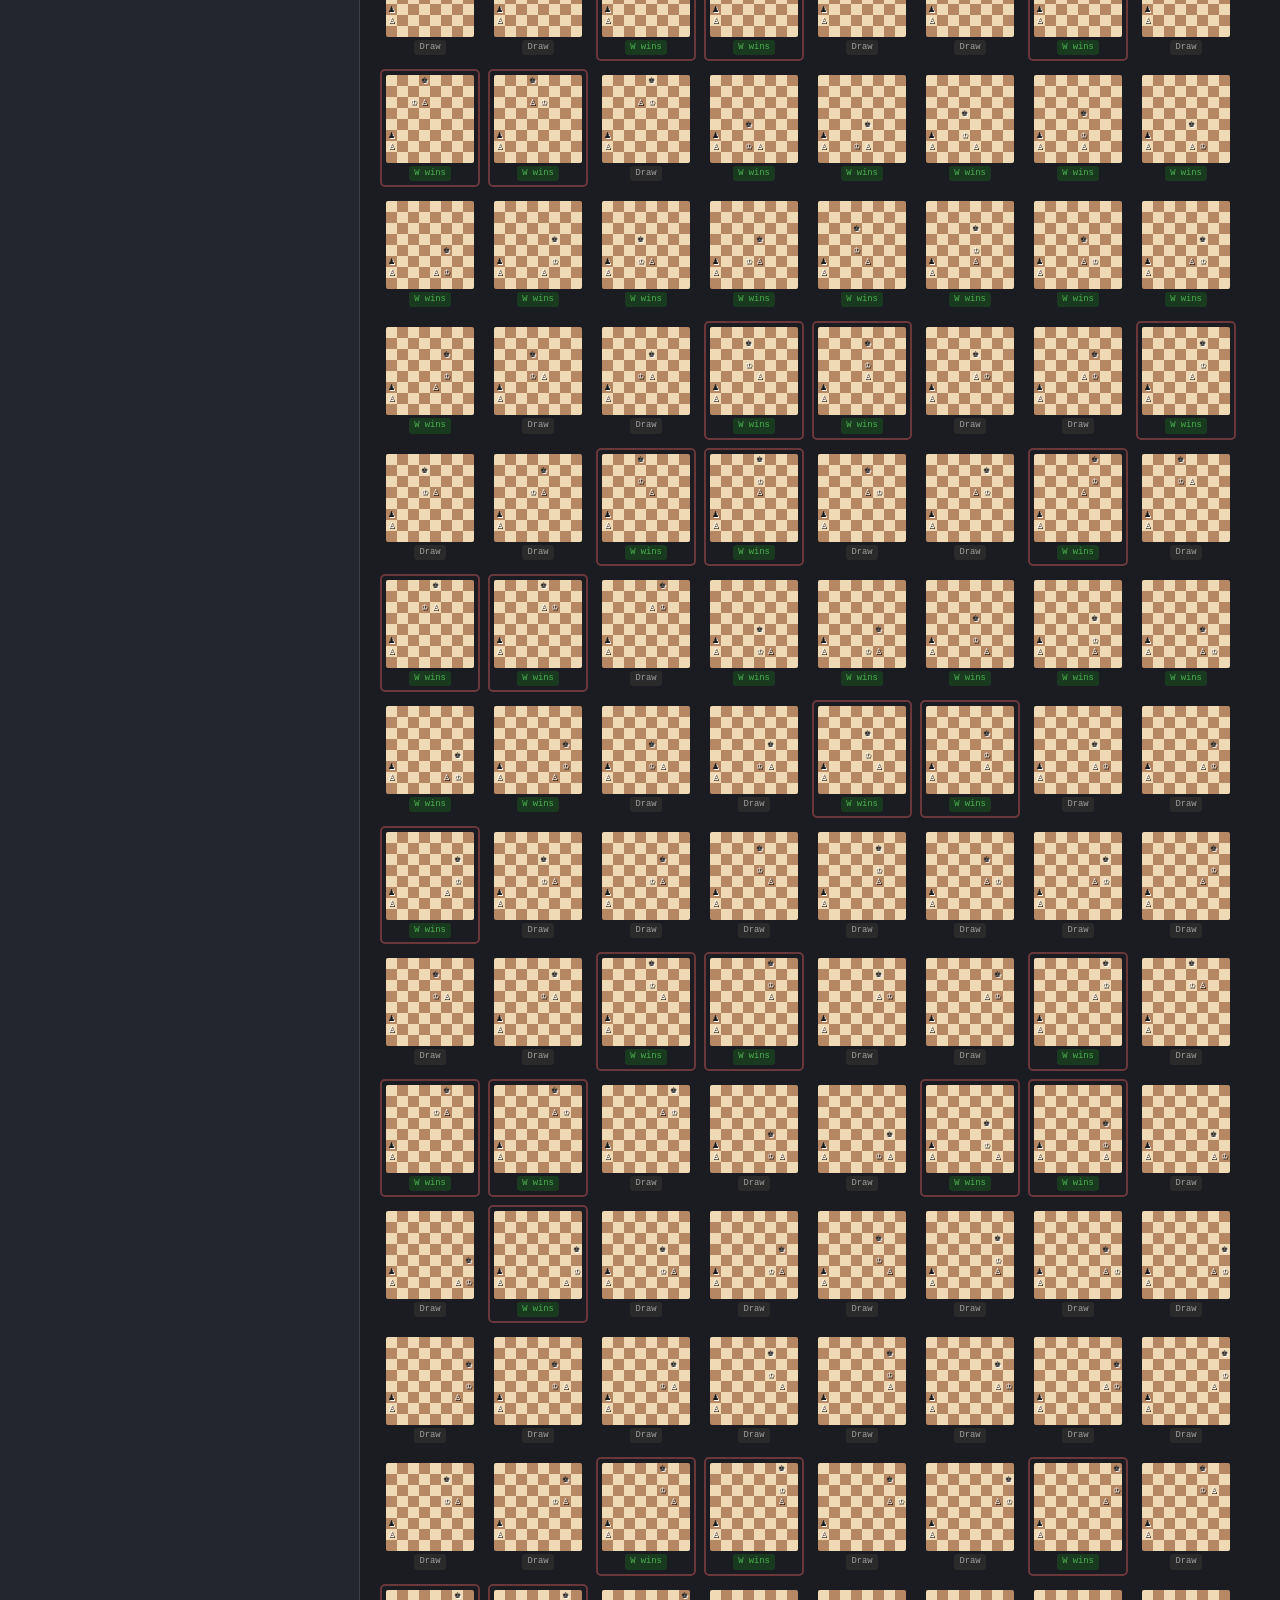
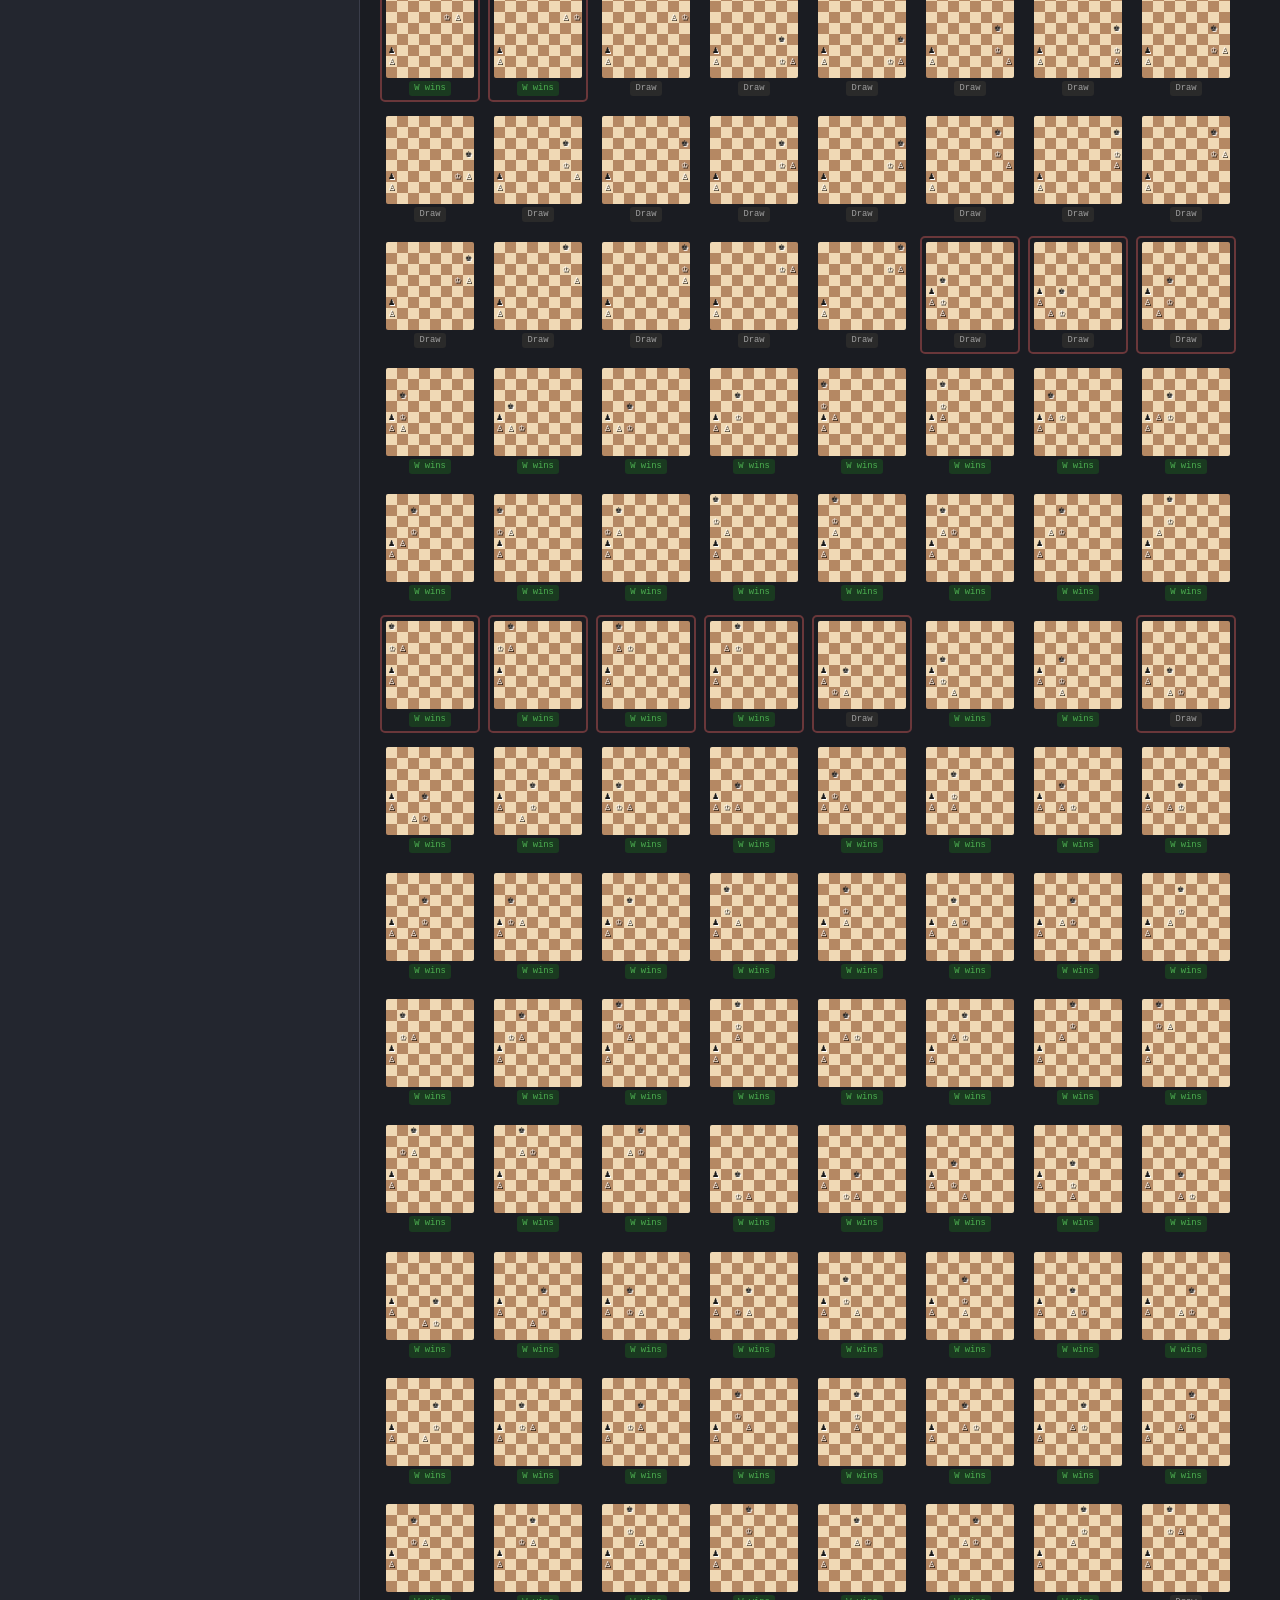
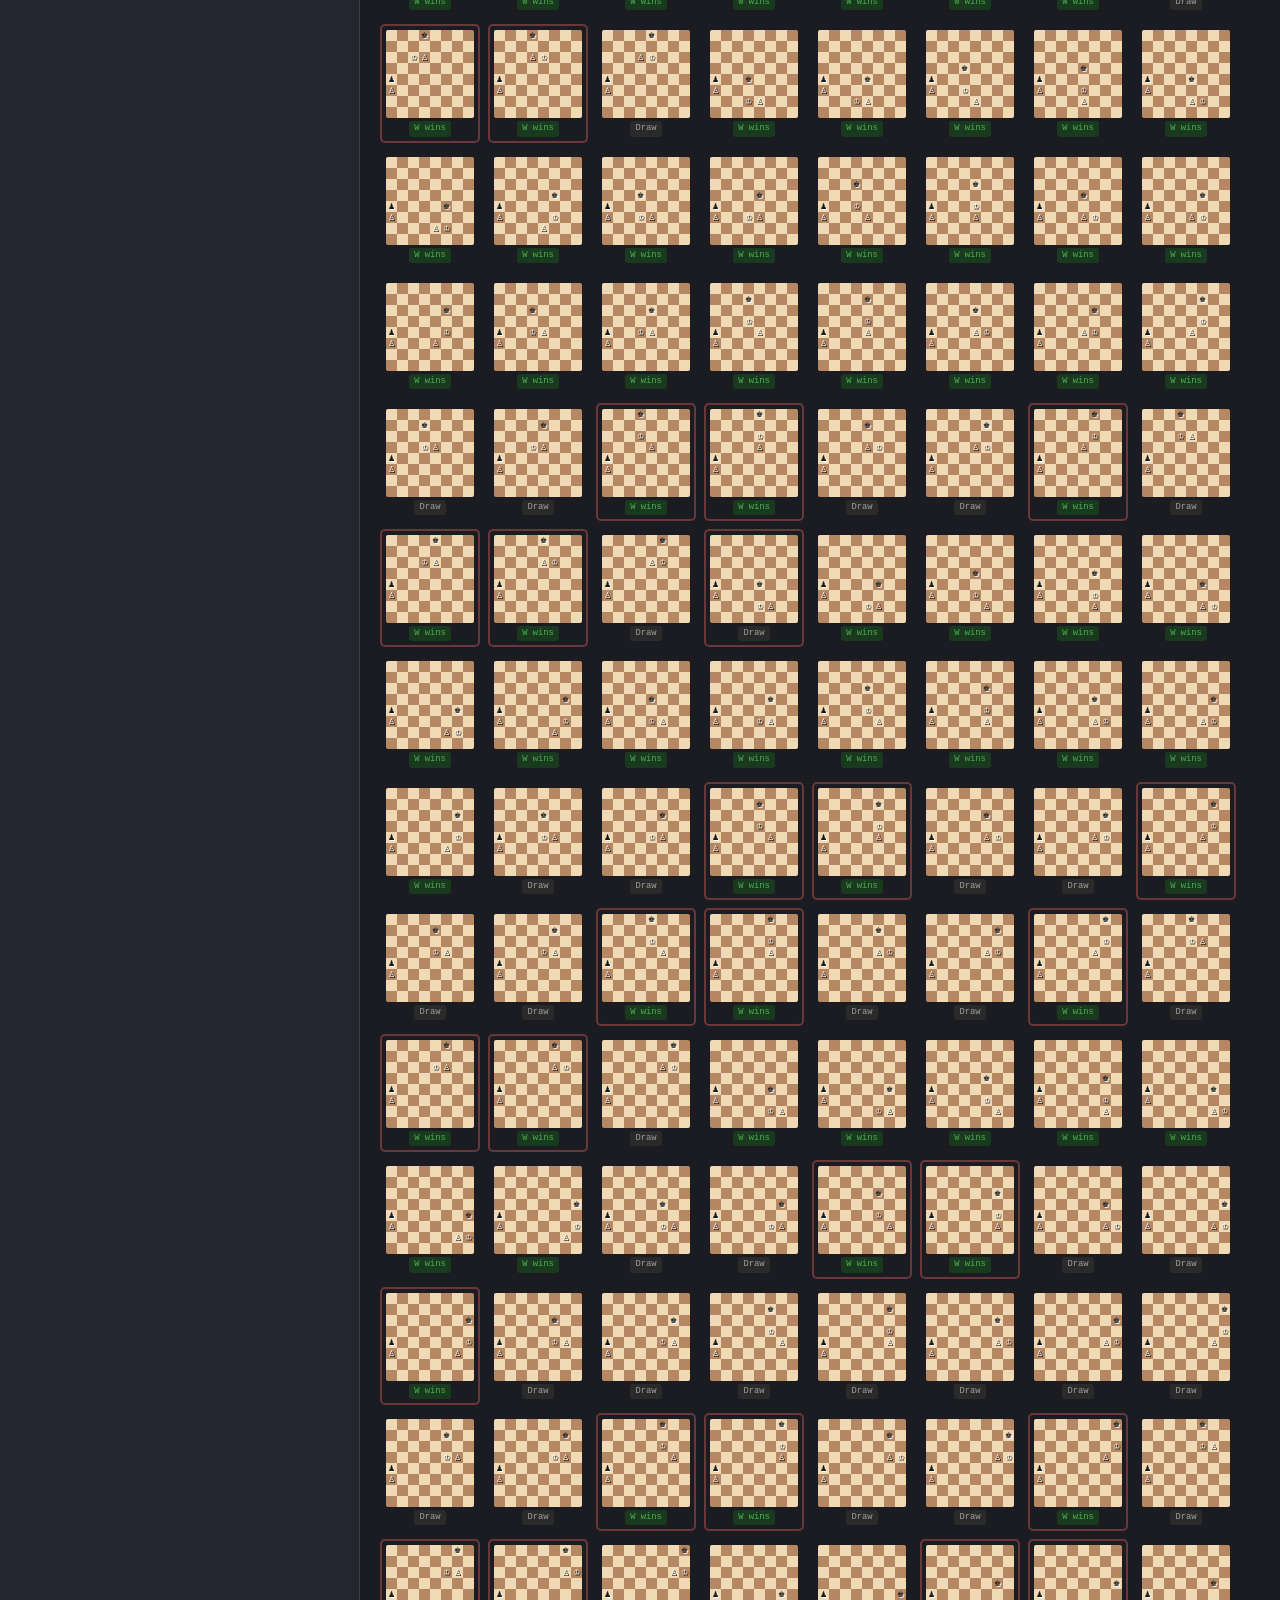
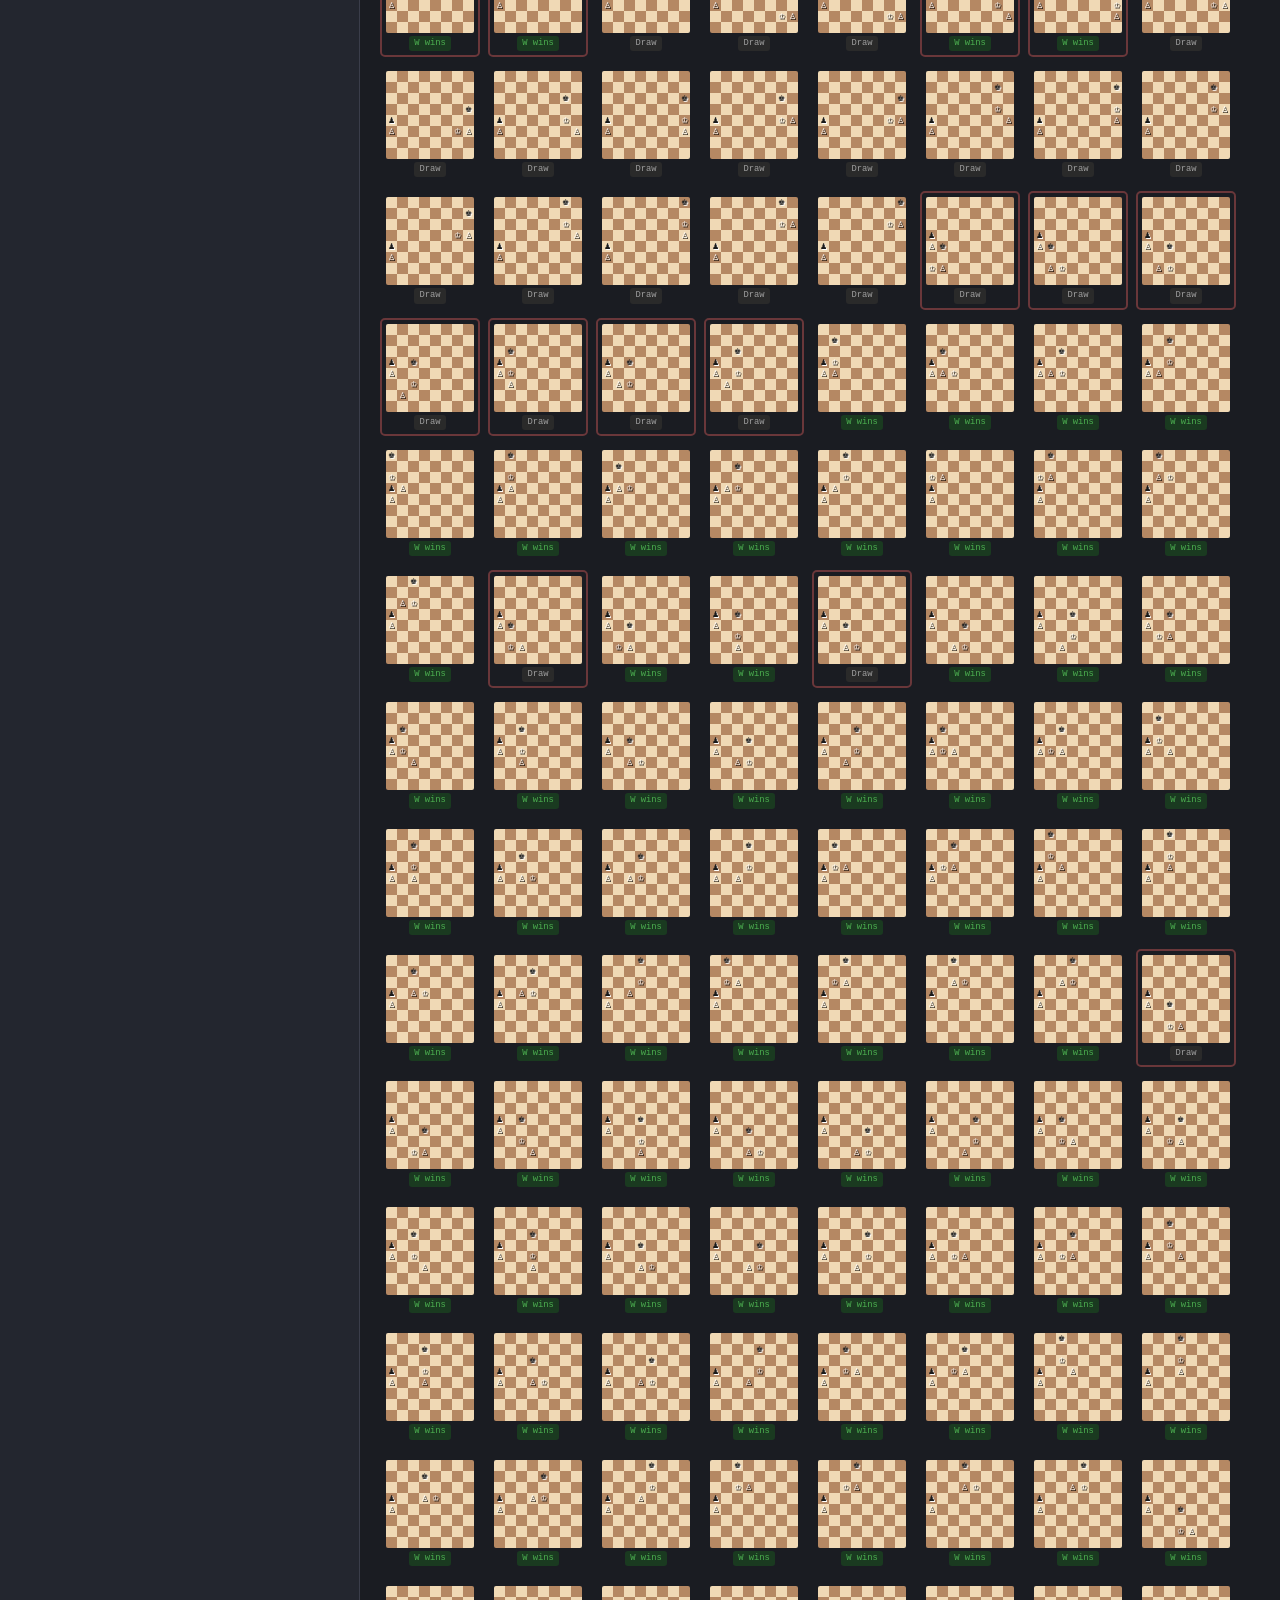
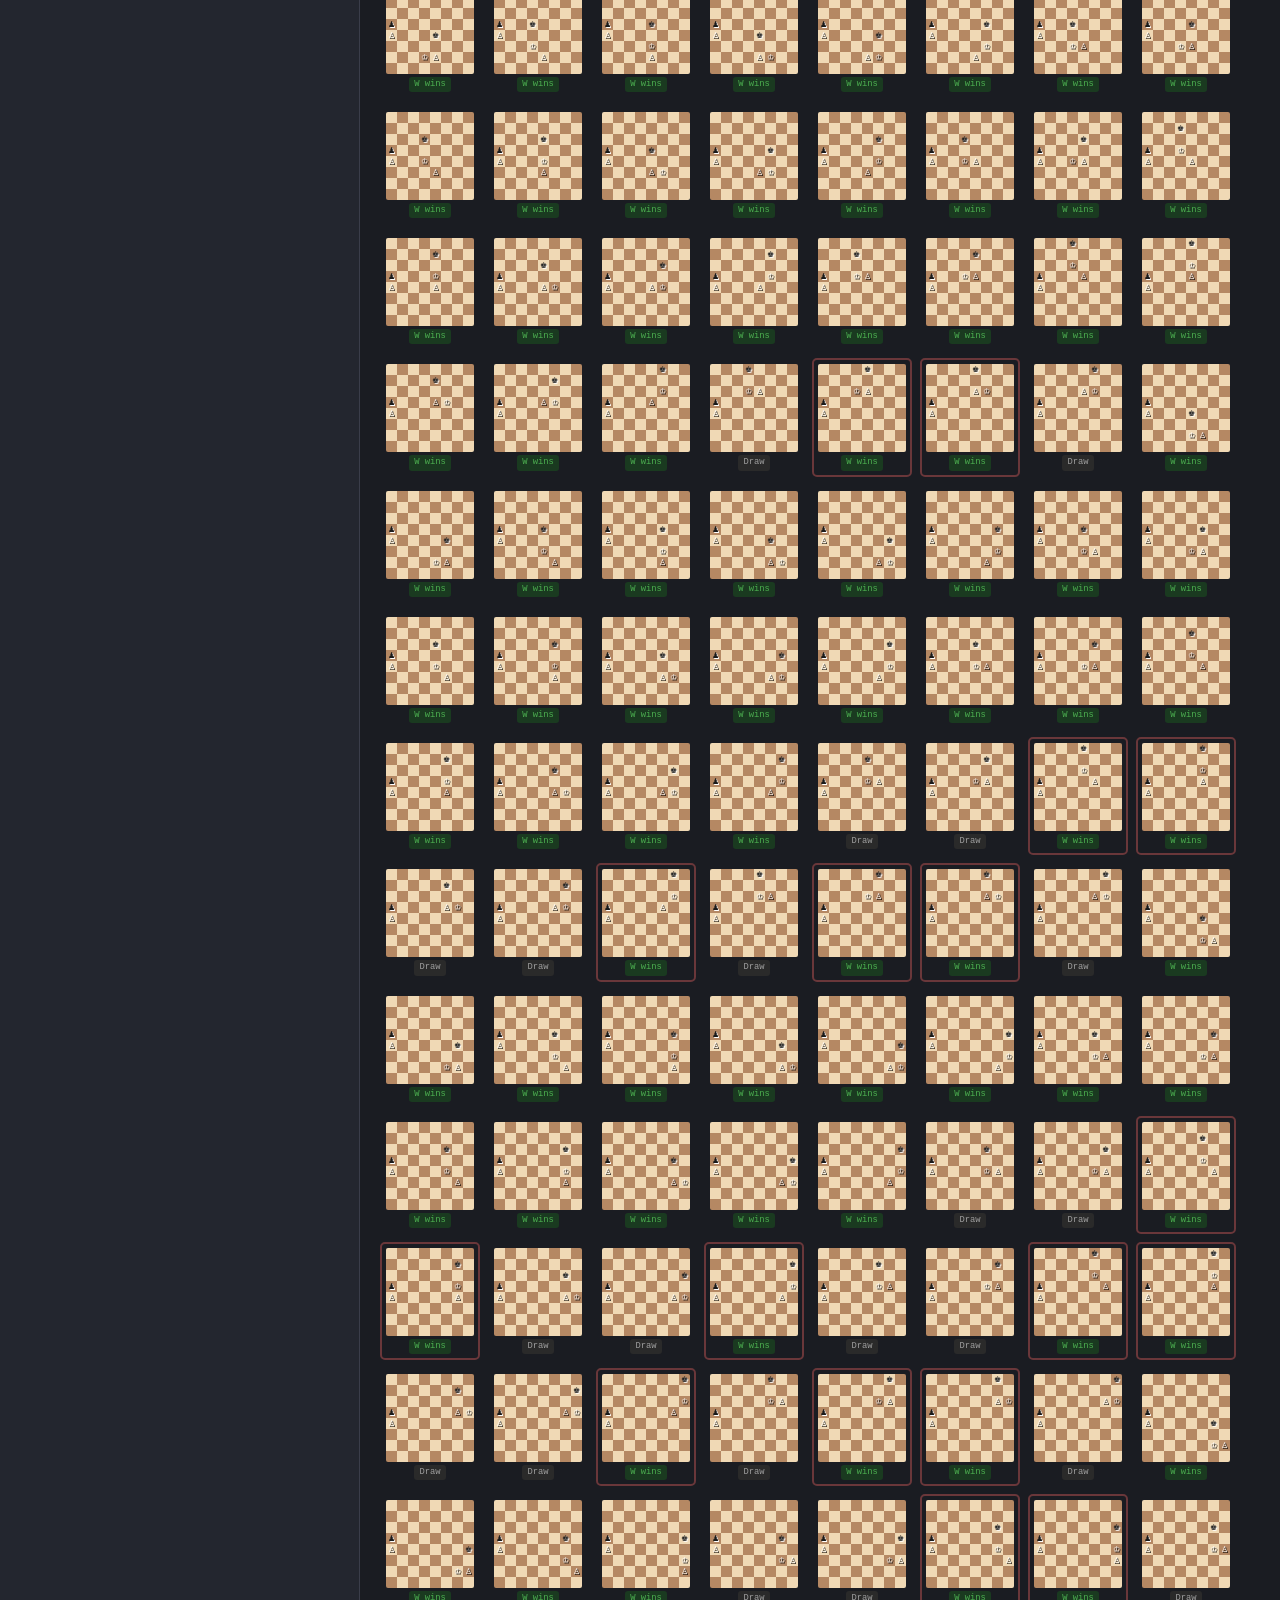
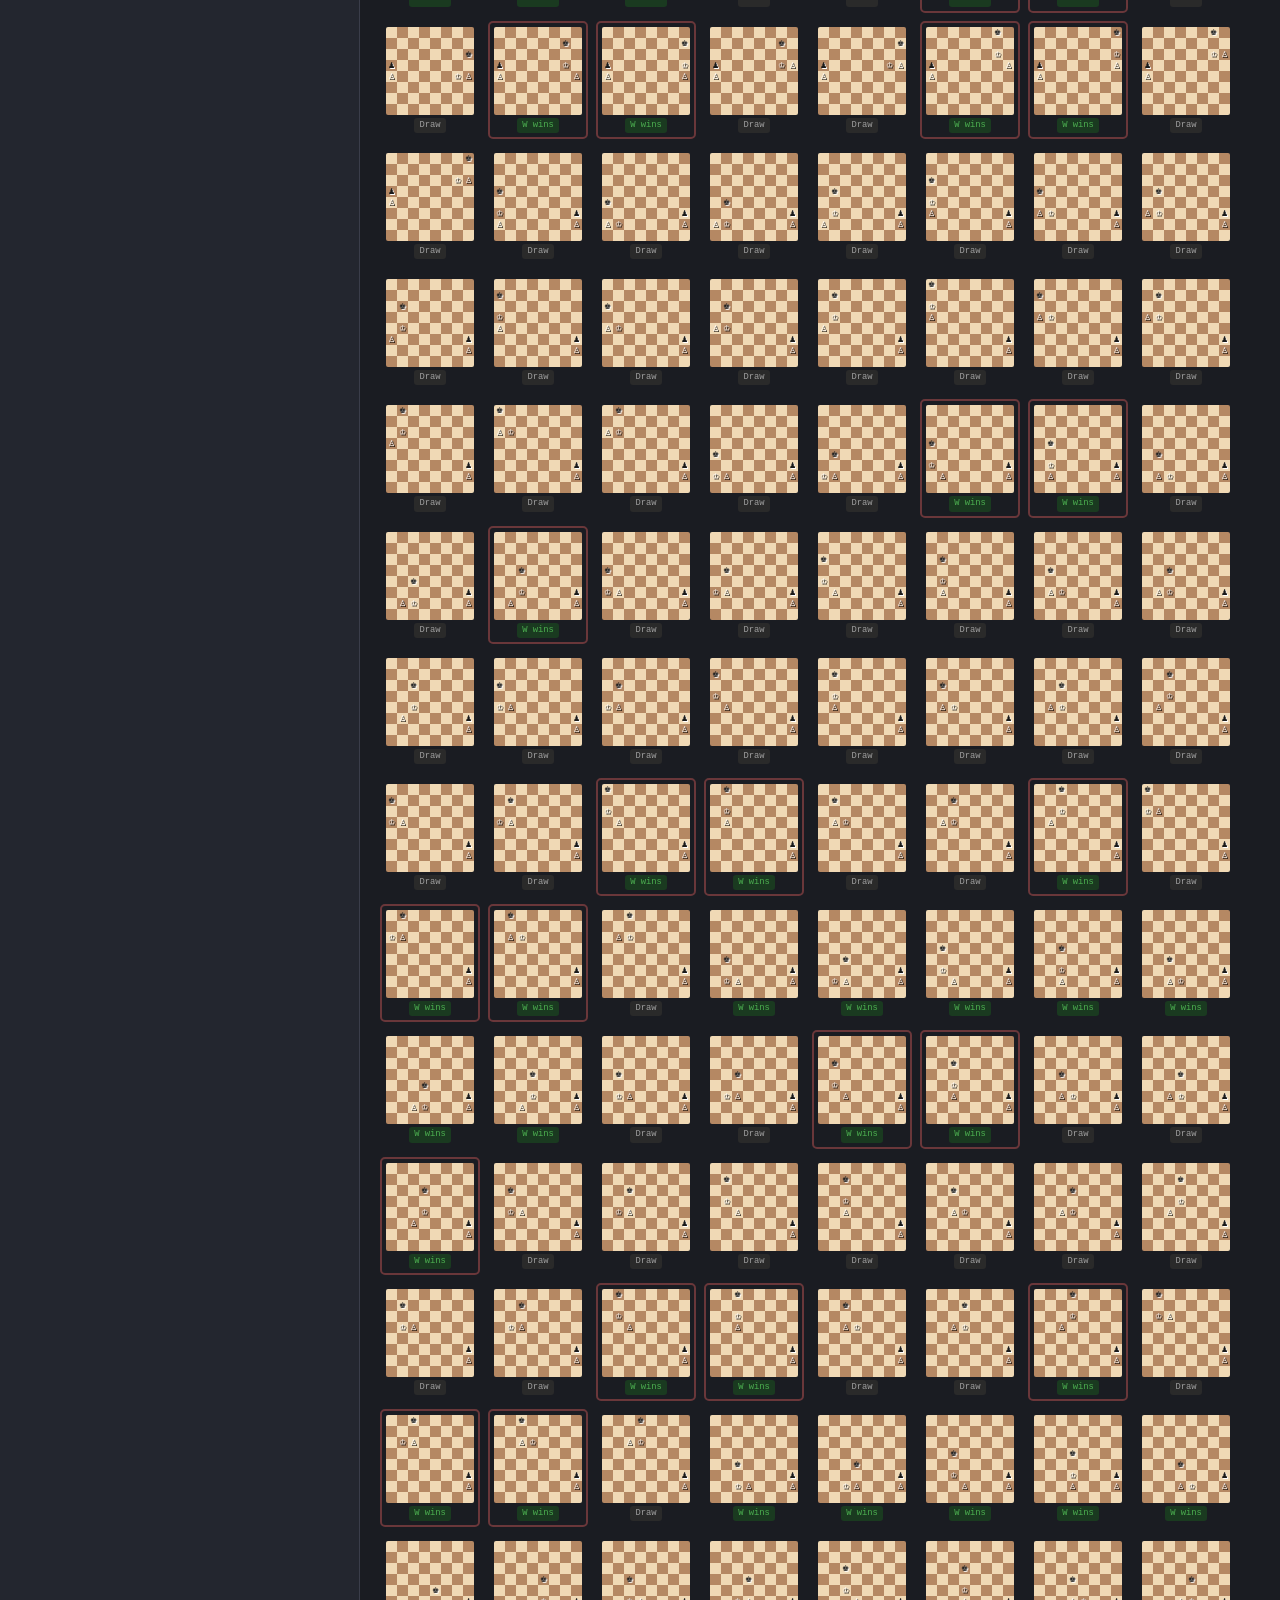
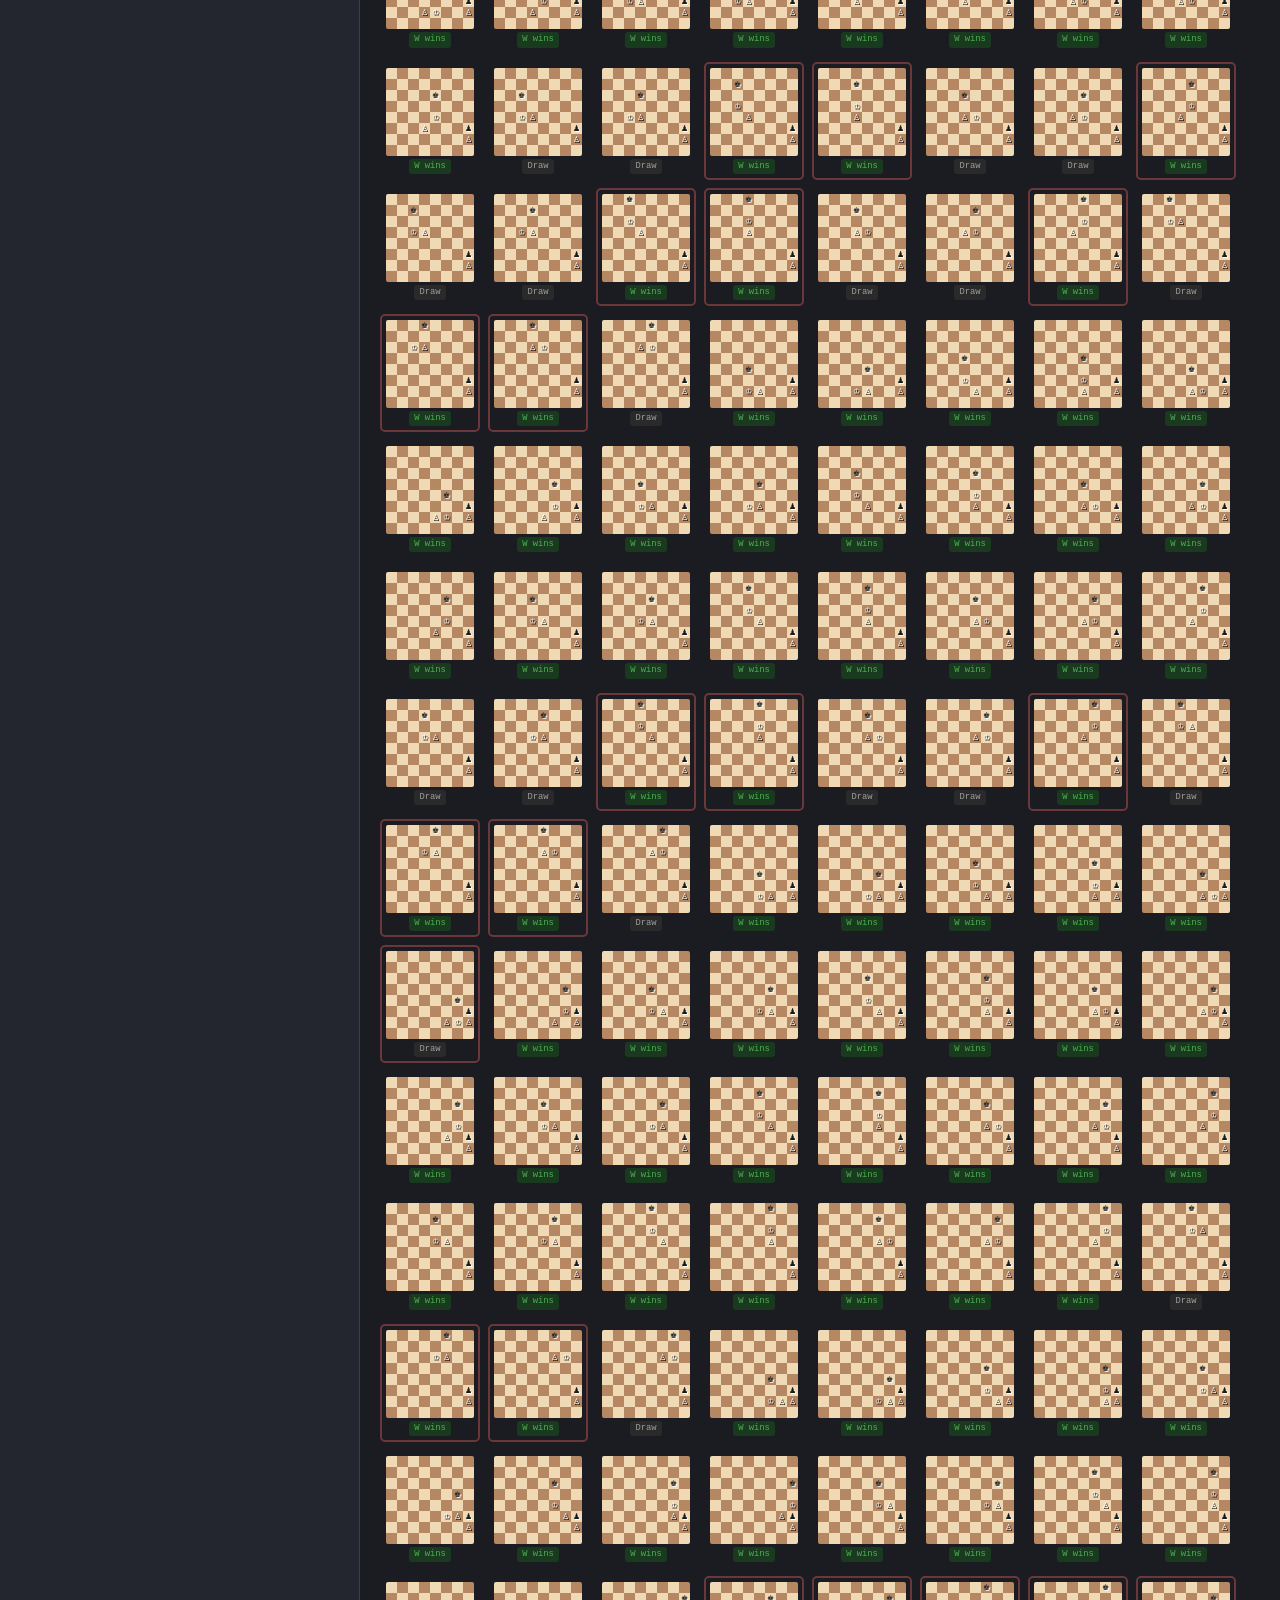
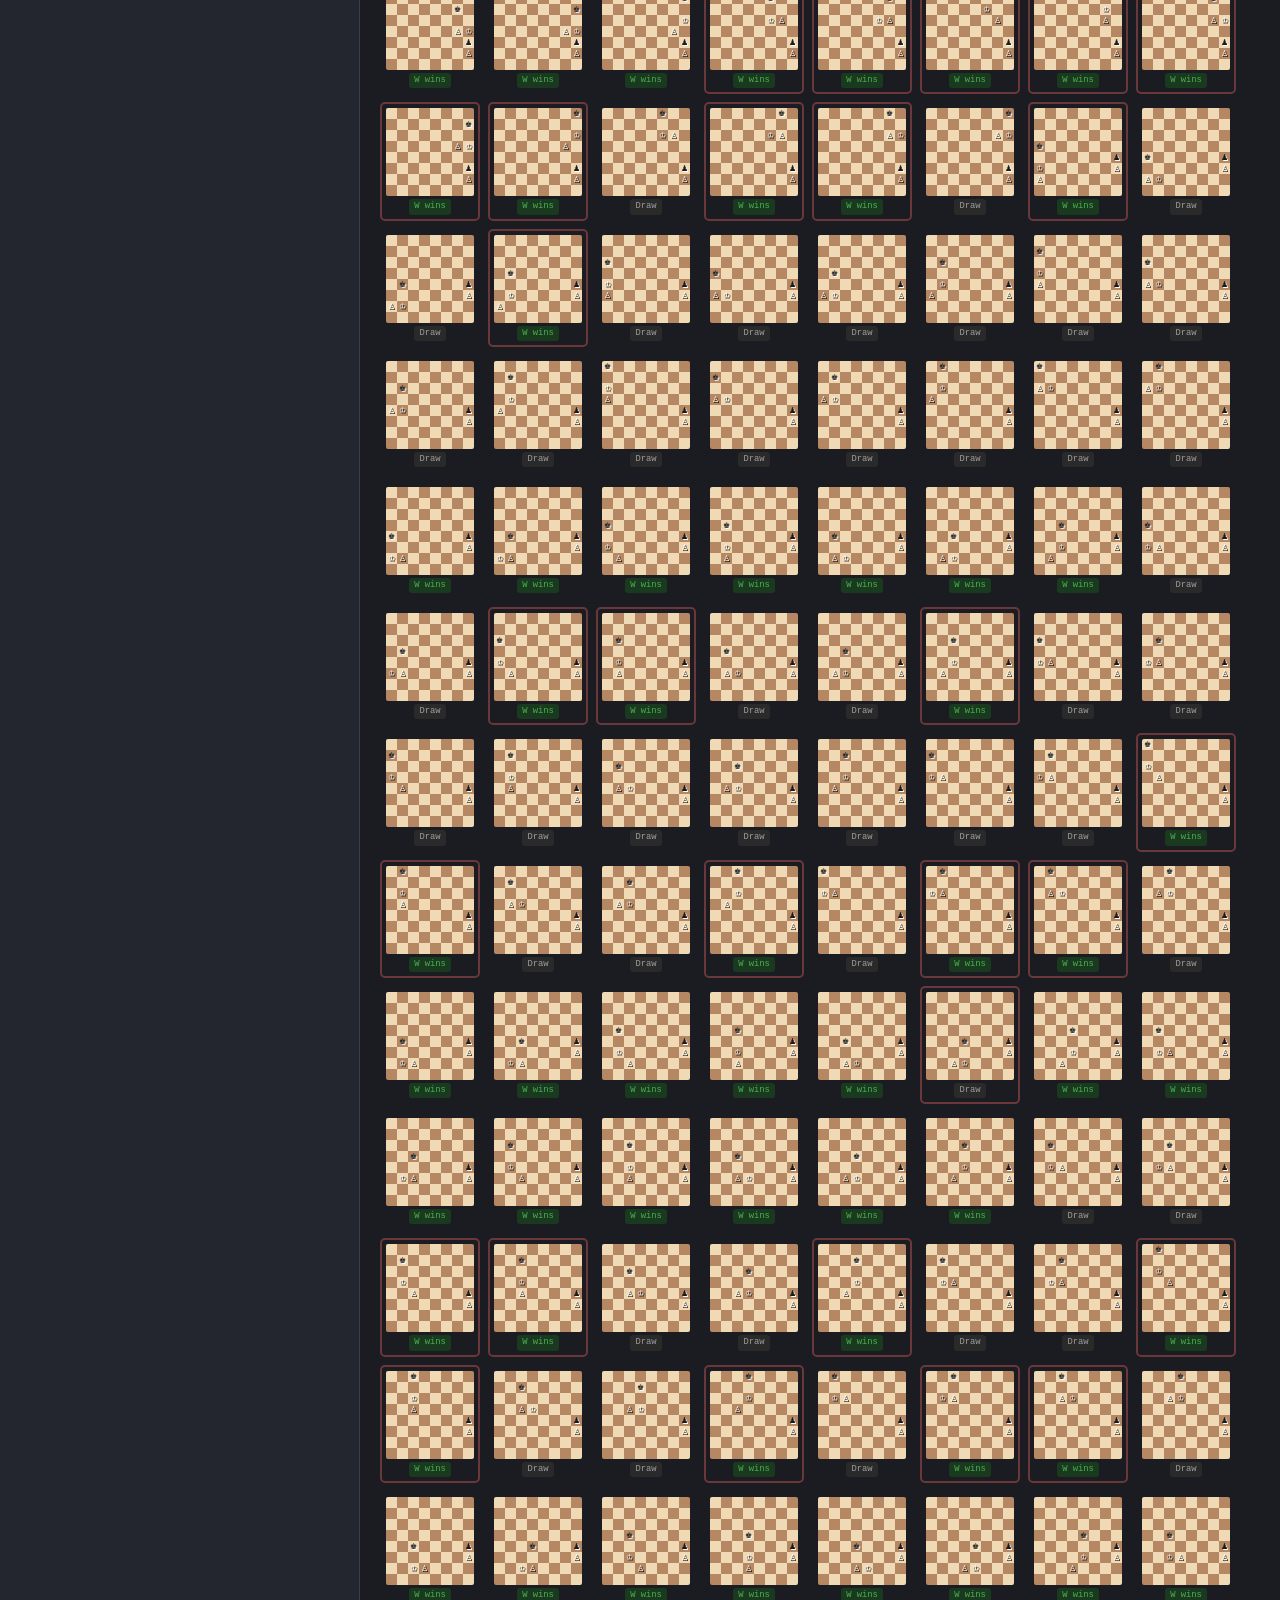
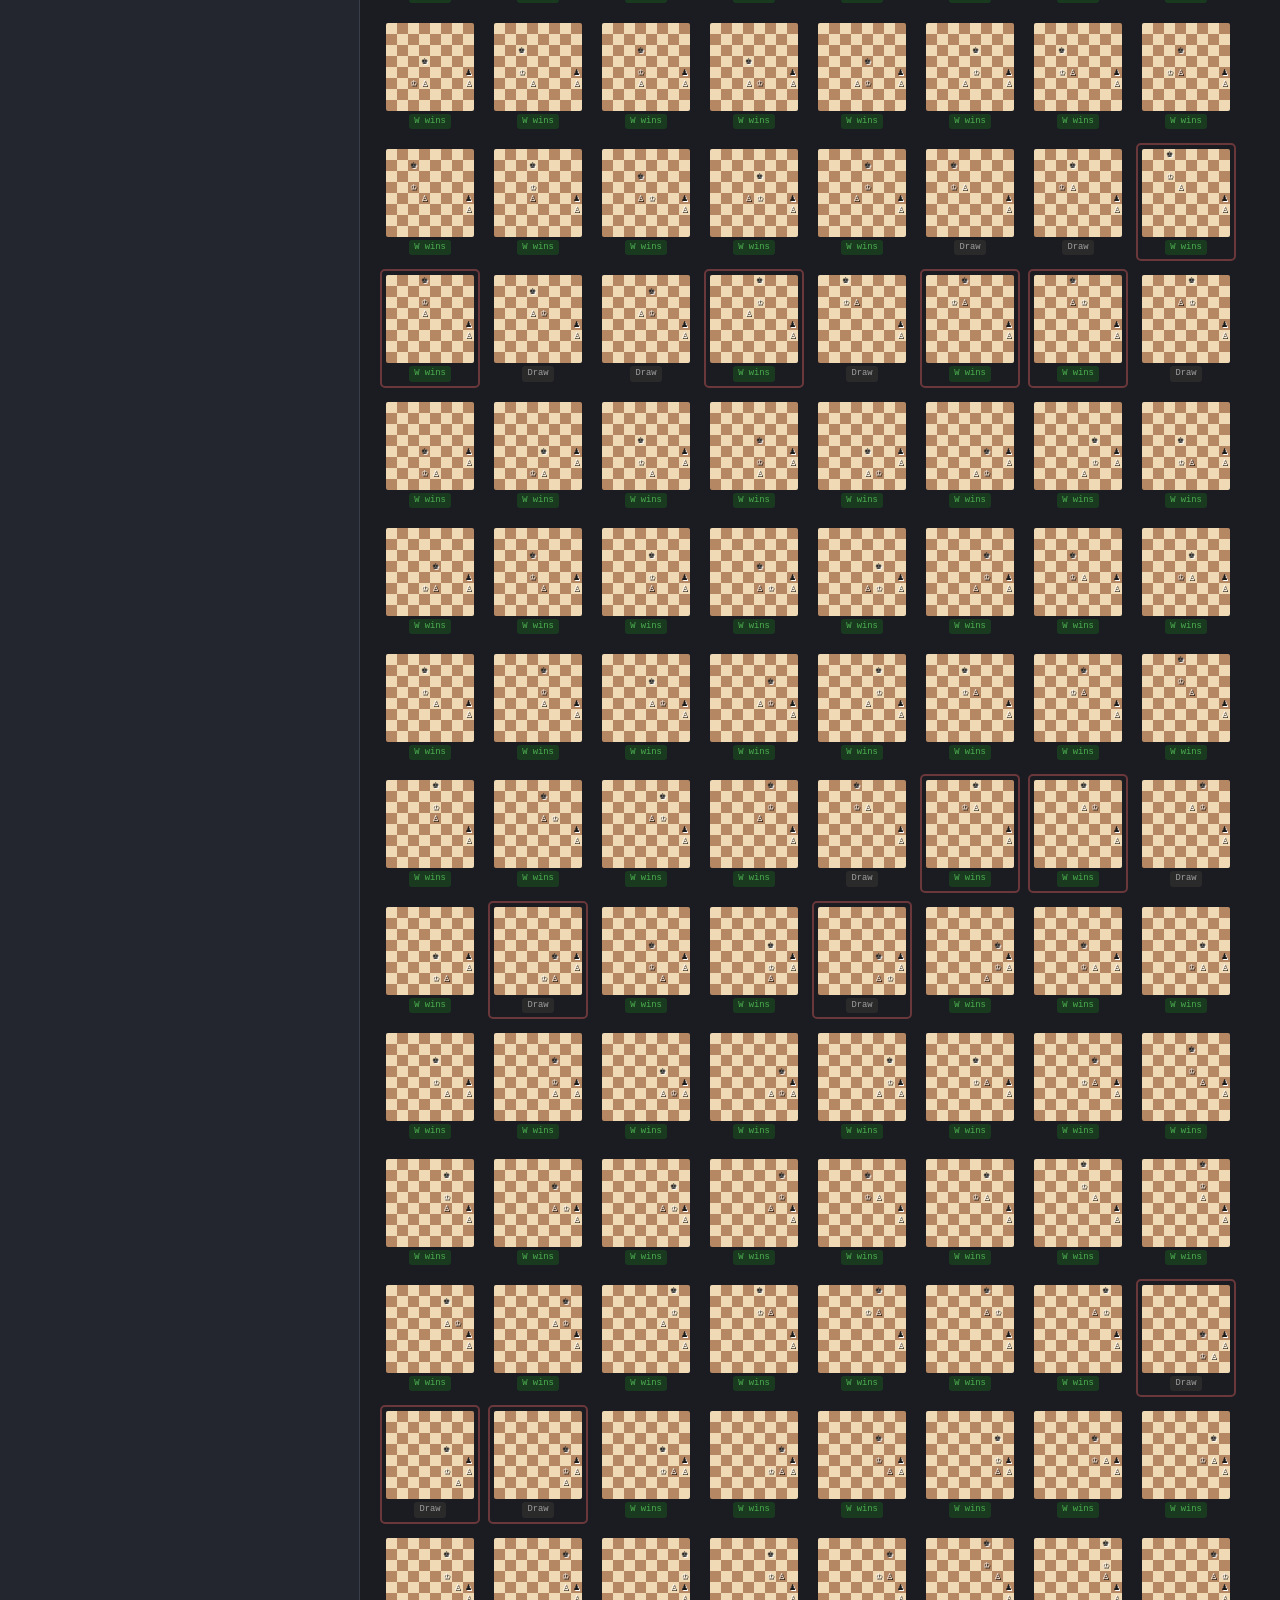
==== commit e4c86e4c: "Replace category sections with filter controls on positions browser All 1,202 boards now show as a f" ====
--- a/positions.html
+++ b/positions.html
@@ -3,7 +3,7 @@
 <head>
   <meta charset="UTF-8">
   <meta name="viewport" content="width=device-width, initial-scale=1">
-  <title>Bähr's Rule — Position Browser</title>
+  <title>Position Browser</title>
   <link rel="stylesheet" href="css/style.css">
 </head>
 <body>
@@ -11,7 +11,7 @@
 
   <!-- ── Header ──────────────────────────────────────────────────────────── -->
   <header>
-    <h1>Bähr's Rule — Position Browser</h1>
+    <h1>Position Browser</h1>
     <span class="subtitle">All 1,202 KPPvKP positions where Bähr's rule applies</span>
     <a class="header-nav-link" href="index.html">← Rule Validator</a>
   </header>
--- a/css/style.css
+++ b/css/style.css
@@ -550,24 +550,6 @@
   max-width: 320px;
 }
 
-.pos-detail-coords {}
-
-.pos-coord-row {
-  display: flex;
-  flex-wrap: wrap;
-  gap: 4px;
-  margin-top: 6px;
-}
-
-.pos-coord-chip {
-  background: var(--surface2);
-  border: 1px solid var(--border);
-  border-radius: 4px;
-  padding: 2px 6px;
-  font-size: 0.72rem;
-  font-family: var(--font-mono);
-  color: var(--text-dim);
-}
 
 .pos-detail-scores {
   margin-top: 4px;
@@ -605,55 +587,74 @@
   gap: 20px;
 }
 
-/* ── Section (details/summary) ───────────────────────────────────────────── */
-.pos-section {
-  background: var(--surface2);
-  border: 1px solid var(--border);
-  border-radius: var(--radius);
-  border-left: 3px solid var(--section-color, var(--border));
-}
-
-.pos-section-summary {
-  display: flex;
-  align-items: center;
-  gap: 8px;
-  padding: 10px 14px;
-  cursor: pointer;
-  user-select: none;
-  list-style: none;
-}
-
-.pos-section-summary::-webkit-details-marker { display: none; }
-
-.pos-section-dot {
-  width: 10px;
-  height: 10px;
+/* ── Filter panel ────────────────────────────────────────────────────────── */
+.pos-filters {
+  display: flex;
+  flex-direction: column;
+  gap: 6px;
+}
+
+.pos-filter-row {
+  display: flex;
+  align-items: center;
+  gap: 10px;
+  flex-wrap: wrap;
+}
+
+.pos-filter-label {
+  min-width: 90px;
+  font-size: 0.78rem;
+  color: var(--text-dim);
+  display: flex;
+  align-items: center;
+  gap: 5px;
+  flex-shrink: 0;
+}
+
+.pos-filter-dot {
+  width: 8px;
+  height: 8px;
   border-radius: 50%;
   flex-shrink: 0;
 }
 
-.pos-section-title {
-  font-size: 0.82rem;
-  font-weight: 600;
+.pos-filter-btngroup {
+  display: flex;
+  flex-wrap: wrap;
+  gap: 4px;
+}
+
+.pos-filter-btn {
+  padding: 3px 8px;
+  font-size: 0.75rem;
+  background: var(--bg);
+  color: var(--text-dim);
+  border: 1px solid var(--border);
+  border-radius: 4px;
+  cursor: pointer;
+  transition: color 0.1s, border-color 0.1s, background 0.1s;
+}
+
+.pos-filter-btn.active {
+  background: var(--surface2);
   color: var(--text);
-  flex: 1;
-}
-
-.pos-section-count {
-  font-size: 0.75rem;
-  background: var(--surface);
-  border: 1px solid var(--border);
-  border-radius: 10px;
-  padding: 1px 8px;
-  color: var(--text-dim);
+  border-color: var(--text-dim);
+}
+
+.pos-filter-btn.active[data-value="win"]      { border-color: var(--win-color);  color: var(--win-color); }
+.pos-filter-btn.active[data-value="right"]    { border-color: var(--win-color);  color: var(--win-color); }
+.pos-filter-btn.active[data-value="agree"]    { border-color: var(--win-color);  color: var(--win-color); }
+.pos-filter-btn.active[data-value="draw"]     { border-color: var(--draw-color); color: var(--draw-color); }
+.pos-filter-btn.active[data-value="loss"]     { border-color: var(--loss-color); color: var(--loss-color); }
+.pos-filter-btn.active[data-value="wrong"]    { border-color: var(--loss-color); color: var(--loss-color); }
+.pos-filter-btn.active[data-value="disagree"] { border-color: var(--loss-color); color: var(--loss-color); }
+
+.pos-filter-count {
+  text-align: right;
+  font-size: 0.78rem;
+  color: var(--text-dim);
+  margin-top: 2px;
   font-family: var(--font-mono);
-}
-
-.pos-section-desc {
-  font-size: 0.78rem;
-  color: var(--text-dim);
-  padding: 0 14px 8px;
-  margin: 0;
 }
 
 /* ── Mini board grid ─────────────────────────────────────────────────────── */
@@ -661,7 +662,7 @@
   display: flex;
   flex-wrap: wrap;
   gap: 8px;
-  padding: 8px 14px 14px;
+  padding: 0;
 }
 
 .pos-mini-wrapper {
@@ -678,7 +679,15 @@
 
 .pos-mini-wrapper:hover {
   background: var(--surface);
-  border-color: var(--border-color, var(--border));
+  border-color: var(--border);
+}
+
+.pos-mini-wrapper.pos-mini-wrong {
+  border-color: rgba(224, 96, 96, 0.4);
+}
+
+.pos-mini-wrapper.pos-mini-wrong:hover {
+  border-color: #e06060;
 }
 
 .pos-mini-wrapper.pos-mini-selected {
